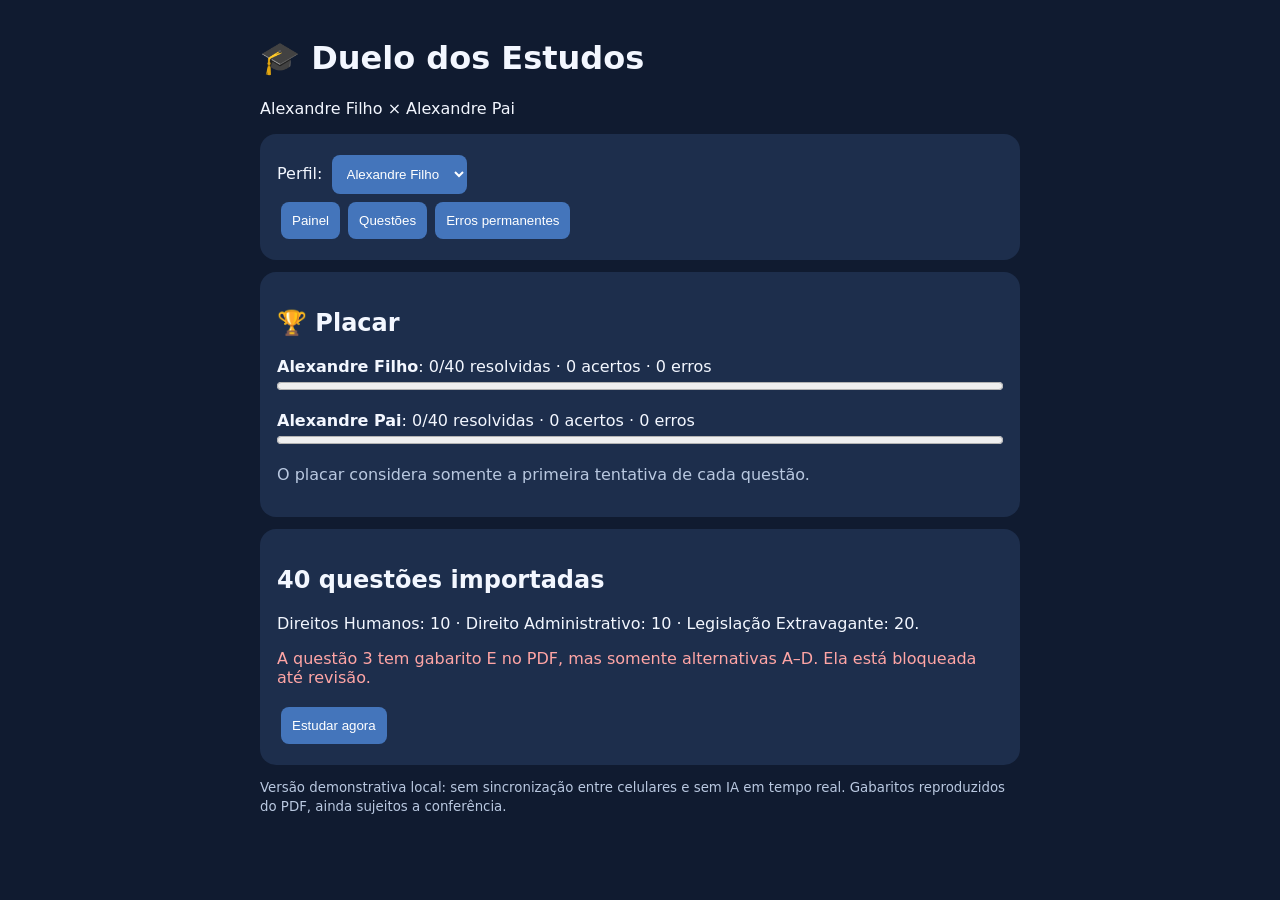
==== duelo-dos-estudos/index.html @ 9b208392 "Adicionar Duelo dos Estudos em pasta independente" ====
<!doctype html><html lang="pt-BR"><head><meta charset="utf-8"><meta name="viewport" content="width=device-width,initial-scale=1"><title>Duelo dos Estudos</title><style>
body{font:16px system-ui;margin:0;background:#101b30;color:#f3f7ff}main{max-width:760px;margin:auto;padding:18px}section{background:#1d2e4c;border-radius:16px;padding:17px;margin:12px 0}button,select{background:#4475bb;color:white;border:0;border-radius:8px;padding:11px;margin:4px;cursor:pointer}button:disabled{opacity:.4}.muted{color:#b9c8e0}.ok{color:#79e0b3}.bad{color:#ffa5a5}label.option{display:block;padding:10px;background:#283d5b;border-radius:8px;margin:7px 0}progress{width:100%}small{color:#b9c8e0}</style></head><body><main><h1>🎓 Duelo dos Estudos</h1><p>Alexandre Filho × Alexandre Pai</p><section>Perfil: <select id="profile"><option value="filho">Alexandre Filho</option><option value="pai">Alexandre Pai</option></select><div><button onclick="tab='home';render()">Painel</button><button onclick="tab='questions';render()">Questões</button><button onclick="tab='errors';render()">Erros permanentes</button></div></section><div id="app"></div><small>Versão demonstrativa local: sem sincronização entre celulares e sem IA em tempo real. Gabaritos reproduzidos do PDF, ainda sujeitos a conferência.</small></main><script>
const questions=[{"id": 1, "subject": "Direitos Humanos", "text": "O Presidente da República celebrou tratado internacional no qual os Estados celebrantes se comprometiam a oferecer condições adequadas, no ambiente prisional, às mulheres grávidas que se encontrassem presas. Esse tratado foi aprovado pelas Casas do Congresso Nacional e regularmente promulgado na ordem jurídica interna. À luz da sistemática constitucional, o tratado internacional assim aprovado é equivalente:", "options": {"A": "ao ato infralegal, pois a sua promulgação na ordem interna se dá por meio de decreto;", "B": "à lei ordinária, pois todo tratado internacional possui essa natureza jurídica;", "C": "ao ato nulo, pois somente o Senado Federal possui competência para aprovar tratado internacional;", "D": "à emenda constitucional, desde que aprovado em dois turnos, por três quintos dos votos dos membros das Casas;", "E": "à lei complementar, desde que aprovado pela maioria absoluta dos membros das Casas."}, "answer": "D", "needs_review": false}, {"id": 2, "subject": "Direitos Humanos", "text": "A respeito da incorporação dos tratados internacionais de direitos humanos, é INCORRETO afirmar:", "options": {"A": "A aprovação pelo Congresso Nacional de um tratado de direitos humanos de acordo com o rito estabelecido no § 3º do art. 5º da Constituição Federal não dispensa a ratificação do tratado.", "B": "Os tratados aprovados pelo Congresso Nacional na forma do art. 5º , § 3º , da Constituição Federal possuem hierarquia e força normativa equivalente às emendas constitucionais.", "C": "Os tratados e convenções internacionais sobre direitos humanos que forem aprovados, em cada Casa do Congresso Nacional, em dois turnos, por três quintos dos votos dos respectivos membros, serão equivalentes às emendas constitucionais.", "D": "Os tratados internacionais que não versam sobre direitos humanos possuem, como regra geral, hierarquia de lei ordinária.", "E": "Os tratados internacionais de direitos humanos dependem de ratificação pelo Brasil, mediante processo de incorporação de atribuição e participação exclusiva do Congresso Nacional."}, "answer": "E", "needs_review": false}, {"id": 3, "subject": "Direitos Humanos", "text": "Assinale a alternativa que contempla um tratado de direitos humanos, incorporado pelo Direito Brasileiro com o status de norma constitucional, que faz parte do que a doutrina chama de Bloco de Constitucionalidade.", "options": {"A": "Pacto Internacional dos Direitos Civis e Políticos.", "B": "Convenção Relativa ao Estatuto dos Refugiados.", "C": "Convenção contra a tortura e outros tratamentos ou penas cruéis, desumanas e degradantes.", "D": "Pacto Internacional dos Direitos Econômicos, Sociais e Culturais."}, "answer": "E", "needs_review": true}, {"id": 4, "subject": "Direitos Humanos", "text": "A respeito dos direitos e garantias fundamentais, é possível afirmar que os tratados e convenções sobre direitos humanos que forem aprovados, em cada casa do Congresso Nacional, em dois turnos, por três quintos dos votos dos respectivos membros, serão equivalentes às (aos):", "options": {"A": "emendas constitucionais.", "B": "leis ordinárias.", "C": "leis complementares.", "D": "decretos legislativos.", "E": "leis delegadas."}, "answer": "A", "needs_review": false}, {"id": 5, "subject": "Direitos Humanos", "text": "De acordo com o art. 5⁰, LXVII, da CRFB/1988, “Não haverá prisão civil por dívida, salvo a do responsável pelo inadimplemento voluntário e inescusável de obrigação alimentar e a do depositário infiel”. A Convenção Americana sobre Direitos Humanos -Pacto de San José da Costa Rica, que proíbe a prisão por dívida decorrente do descumprimento de obrigações contratuais, à qual o Brasil aderiu, foi internalizada com o status de:", "options": {"A": "norma supralegal e infraconstitucional.", "B": "lei complementar.", "C": "norma supraconstitucional.", "D": "norma constitucional.", "E": "lei ordinária."}, "answer": "A", "needs_review": false}, {"id": 6, "subject": "Direitos Humanos", "text": "Considerando a Declaração Universal dos Direitos Humanos (DUDH), é correto afirmar que:", "options": {"A": "A DUDH é de 1969.", "B": "Todo ser humano tem direito à propriedade, apenas em sociedade com outros.", "C": "Ninguém será privado de sua propriedade.", "D": "Ninguém será privado de sua nacionalidade.", "E": "Todo ser humano tem direito a receber dos tribunais nacionais competentes remédio efetivo para os atos que violem os direitos fundamentais que lhe sejam reconhecidos pela constituição ou pela lei."}, "answer": "E", "needs_review": false}, {"id": 7, "subject": "Direitos Humanos", "text": "Considerando a Declaração Universal dos Direitos Humanos (DUDH), assinale a alternativa que completa o trecho a seguir: “Todos são iguais perante a lei e têm direito, sem qualquer distinção, a igual proteção da ______. Todos têm direito a igual proteção contra qualquer discriminação que viole a presente Declaração e contra qualquer incitamento a tal discriminação.”", "options": {"A": "Autoridade Presidencial.", "B": "Organização das Nações Unidas.", "C": "Lei.", "D": "Autoridade Policial.", "E": "Autoridade Judicial."}, "answer": "C", "needs_review": false}, {"id": 8, "subject": "Direitos Humanos", "text": "“Ninguém será arbitrariamente preso, detido ou exilado”, é máxima prevista pelo seguinte documento sobre Direitos Humanos:", "options": {"A": "Carta do Rei João Sem Terra.", "B": "Declaração de Direitos do Homem e do Cidadão.", "C": "Convenção Americana Sobre Direitos Humanos.", "D": "Declaração Universal dos Direitos Humanos.", "E": "Estatuto de Roma do Tribunal Penal Internacional."}, "answer": "D", "needs_review": false}, {"id": 9, "subject": "Direitos Humanos", "text": "Conforme expressa previsão na Declaração Universal dos Direitos Humanos, ninguém:", "options": {"A": "será submetido à tortura.", "B": "será preso, detido ou exilado.", "C": "pode mudar de nacionalidade.", "D": "pode reunir-se sem autorização."}, "answer": "A", "needs_review": false}, {"id": 10, "subject": "Direitos Humanos", "text": "Complete as lacunas, de acordo com a alternativa que reflete o texto da Declaração Universal dos Direitos Humanos: “Artigo I - Todas as pessoas nascem livres e iguais em ________________________. São dotadas de razão e _______________________ e devem agir em relação umas às outras com espírito de ____________________.”", "options": {"A": "Dignidade e direitos – consciência – fraternidade.", "B": "Direitos e deveres – liberdade – solidariedade.", "C": "Direitos e obrigações – convicção – solidariedade.", "D": "Dignidade e obrigações – consciência – harmonia."}, "answer": "A", "needs_review": false}, {"id": 11, "subject": "Direito Administrativo", "text": "A alternativa correta acerca do Direito Administrativo e suas fontes primárias e secundárias é:", "options": {"A": "Como fonte primária do direito temos a jurisprudência, sendo ela um conjunto de decisões, aplicações e interpretações das leis.", "B": "Como fonte primária do direito temos os costumes que norteiam a sociedade e exigem obediência dos administradores aos comandos legais.", "C": "Como fonte primária do direito temos as leis delegadas e as leis ordinárias.", "D": "Como fonte secundária direito temos a doutrina, que por não ter exigência legal, tem pouca utilidade no Direito.", "E": "Como fonte secundária do direito temos as leis complementares e medidas provisórias."}, "answer": "C", "needs_review": false}, {"id": 12, "subject": "Direito Administrativo", "text": "O direito administrativo é um conjunto de normas e princípios que rege a atuação da administração pública. Assinale a opção que indica apenas as fontes do direito administrativo.", "options": {"A": "lei, jurisprudência, normas e regras.", "B": "costumes, regras, jurisprudência e normas.", "C": "jurisprudência, costumes, lei e doutrina.", "D": "normas, lei, doutrina e regras."}, "answer": "C", "needs_review": false}, {"id": 13, "subject": "Direito Administrativo", "text": "A alternativa correta acerca do Direito Administrativo e suas fontes primárias e secundárias é:", "options": {"A": "Como fonte primária do direito temos a jurisprudência, sendo ela um conjunto de decisões, aplicações e interpretações das leis.", "B": "Como fonte primária do direito temos os costumes que norteiam a sociedade e exigem obediência dos administradores aos comandos legais.", "C": "Como fonte primária do direito temos as leis delegadas e as leis ordinárias.", "D": "Como fonte secundária direito temos a doutrina, que por não ter exigência legal, tem pouca utilidade no Direito.", "E": "Como fonte secundária do direito temos as leis complementares e medidas provisórias."}, "answer": "C", "needs_review": false}, {"id": 14, "subject": "Direito Administrativo", "text": "É considerada fonte primária do Direito Administrativo:", "options": {"A": "A lei.", "B": "A doutrina.", "C": "A jurisprudência.", "D": "Os costumes administrativos."}, "answer": "A", "needs_review": false}, {"id": 15, "subject": "Direito Administrativo", "text": "Em relação ao Direito Administrativo, assinale a alternativa correta:", "options": {"A": "Em razão da aplicação do princípio da legalidade, o costume não pode servir como fonte do direito administrativo.", "B": "A doutrina elenca com mutação do direito administrativo somente a constitucionalização e o princípio da juridicidade e a elasticidade do direito administrativo.", "C": "O sistemas administrativos compreendem os mecanismos utilizados pelos diversos países para o controle jurisdicional da atuação administrativa. O Brasil quanto ao referido sistema adotou o sistema de jurisdição uma (unicidade de jurisdição), de origem inglesa e norte-americana, assim confere ao Poder Judiciário a prerrogativa de decidir da maneira definitiva sobre a juridicidade de todos os atos praticados por particulares ou pela Administração Pública.", "D": "O Poder Executivo, ao editar Medidas Provisórias, exerce sua função típica administrativa."}, "answer": "C", "needs_review": false}, {"id": 16, "subject": "Direito Administrativo", "text": "A ciência do Direito é um ramo do conhecimento que estuda, dentre outros temas, as normas obrigatórias que controlam as relações dos indivíduos em uma sociedade. Nesse campo do saber, está compreendido um conjunto harmônico de princípios jurídicos que regem os órgãos públicos, os agentes e as atividades públicas, tendentes a realizar concreta, direta e imediatamente os fins desejados pelo Estado. Esse ramo do direito possui como fonte primária:", "options": {"A": "A lei, entendida em sentido amplo.", "B": "Os costumes, visto que forma a base da moralidade.", "C": "Os deveres morais, que são reflexos dos anseios sociais.", "D": "A jurisprudência, especialmente as súmulas vinculantes.", "E": "A doutrina, quando consagrada pela crítica especializada."}, "answer": "A", "needs_review": false}, {"id": 17, "subject": "Direito Administrativo", "text": "A prefeitura do Município de Caraguatatuba decidiu criar uma entidade administrativa, com personalidade jurídica de direito público, destinada à prestação de serviços médicos e hospitalares para a população. Tendo isso em vista, foi imediatamente editada lei específica, proposta pelo próprio prefeito, criando essa entidade. Diante do exposto, assinale a opção que apresenta a estrutura que se enquadra nessas características.", "options": {"A": "Autarquia.", "B": "Sociedade de Economia Mista.", "C": "Organização Social.", "D": "Empresa Pública.", "E": "Ministério."}, "answer": "A", "needs_review": false}, {"id": 18, "subject": "Direito Administrativo", "text": "Com relação à administração direta e indireta, avalie as afirmativas a seguir e assinale (V) para afirmativa verdadeira e (F) para falsa. ( ) A administração pública indireta é composta por entidades com personalidade jurídica própria como autarquias, fundações públicas, tribunais de contas, câmaras municipais e assembleias legislativas. ( ) A administração pública indireta é formada por entidades com personalidade jurídica própria e autonomia administrativa, financeira e patrimonial, como autarquias e fundações públicas de direito público que são criadas ou autorizadas por lei específica. ( ) Sociedades de economia mista na administração indireta podem explorar atividade econômica sem submissão a controle da administração direta, priorizando regime de direito privado completo para flexibilidade operacional, dispensando fiscalização de finalidade pública. As afirmativas são, respectivamente,", "options": {"A": "F – V – F.", "B": "V – V – F.", "C": "F – V – V.", "D": "F – F – V.", "E": "V – F – V."}, "answer": "A", "needs_review": false}, {"id": 19, "subject": "Direito Administrativo", "text": "Para executar sua atividade administrativa de forma plena, o Estado divide sua atuação em unidades de poder menores e mais especializadas. Assinale a afirmativa correta acerca da diferença principal entre desconcentração e descentralização.", "options": {"A": "A desconcentração cria entidades com personalidade jurídica, enquanto a descentralização cria órgãos sem personalidade jurídica.", "B": "A descentralização cria órgãos subordinados hierarquicamente à Administração Direta, enquanto a desconcentração cria entidades independentes.", "C": "A desconcentração cria órgãos dentro da mesma pessoa jurídica e sem personalidade jurídica, enquanto a descentralização cria entidades com personalidade jurídica própria.", "D": "Tanto a desconcentração quanto a descentralização criam entidades autônomas com personalidade jurídica própria.", "E": "A descentralização não se aplica ao Direito Administrativo, enquanto a desconcentração é seu único modelo de organização."}, "answer": "C", "needs_review": false}, {"id": 20, "subject": "Direito Administrativo", "text": "Para garantir a plena execução de sua atividade administrativa e a prestação eficiente dos serviços públicos à população, o Estado organiza sua atuação em unidades de poder menores e mais especializadas. Assinale a opção que apresenta uma característica da desconcentração.", "options": {"A": "Transferência de competências para entidades dotadas de personalidade jurídica própria, que atuam de maneira independente do poder hierárquico do Estado.", "B": "Descentralização administrativa, em que o Estado delega a execução de políticas públicas a entidades privadas ou entes autônomos.", "C": "Execução direta de políticas públicas pelo Estado, sem subdivisão ou delegação de competências.", "D": "Distribuição de competências dentro da mesma pessoa jurídica por meio da criação de órgãos públicos sem personalidade jurídica própria.", "E": "Extinção de órgãos públicos e concentração de poder na Administração Direta, visando maior eficiência administrativa."}, "answer": "D", "needs_review": false}, {"id": 31, "subject": "Legislação Extravagante", "text": "Configura hipótese de delito de abuso de autoridade:", "options": {"A": "a busca domiciliar iniciada durante o dia que se estenda para depois das 21h;", "B": "proceder à obtenção de prova, em procedimento de investigação, apenas aparentemente lícita;", "C": "proceder à obtenção de prova, em procedimento de fiscalização, apenas aparentemente lícita;", "D": "a investigação preliminar de fato ou o recebimento de notícia de fato de natureza criminal;", "E": "estender injustificadamente a investigação, procrastinando-a em prejuízo do investigado."}, "answer": "E", "needs_review": false}, {"id": 32, "subject": "Legislação Extravagante", "text": "José foi contratado como estagiário, por processo seletivo simplificado, para atuar numa Delegacia de Polícia. Após ter acesso aos autos de certo inquérito policial, divulgou trecho de gravação indevidamente, sem relação com qualquer prova que se pretendia produzir, expondo a intimidade e a vida privada do investigado. Sobre o caso apresentado, analise as afirmativas a seguir. I. José, em razão de ser estagiário, não pode ser sujeito ativo dos crimes previstos na Lei de Abuso de Autoridade. II. José praticou crime previsto na Lei de Abuso de Autoridade, mas, por haver violação de intimidade do investigado, a ação penal será pública condicionada à representação do ofendido. III. As penas previstas na Lei de Abuso de Autoridade podem ser aplicadas a José independentemente das sanções de natureza civil ou administrativa cabíveis. Está correto o que se afirma em", "options": {"A": "I, apenas.", "B": "II, apenas.", "C": "III, apenas.", "D": "II e III, apenas.", "E": "I e II, apenas."}, "answer": "C", "needs_review": false}, {"id": 33, "subject": "Legislação Extravagante", "text": "Diante do que dispõe a Lei nº 13.869/2019, julgue as afirmações abaixo, indicando F, para a que for falsa, e V, para a verdadeira. ( ) As condutas descritas na Lei nº 13.869/2019 constituem crime de abuso de autoridade apenas nas hipóteses em que o agente as pratica por mero capricho ou satisfação pessoal. ( ) Configura crime a conduta do agente público que, por mero capricho ou satisfação pessoal, inovar artificiosamente, no curso de diligência, de investigação ou de processo, o estado de lugar, de coisa ou de pessoa, com o fim de eximir-se de responsabilidade ou de responsabilizar criminalmente alguém ou agravar-lhe a responsabilidade. ( ) Comete crime o agente público que, por satisfação pessoal, mantém presos de ambos os sexos na mesma cela ou espaço de confinamento. ( ) Incorre na prática de crime o agente público que, com a finalidade específica de beneficiar a terceiro, constrange, sob violência ou grave ameaça, funcionário ou empregado de instituição hospitalar pública ou privada a admitir para tratamento pessoa cujo óbito já tenha ocorrido, com o fim de alterar local ou momento de crime, prejudicando sua apuração. ( ) É sujeito ativo do crime de abuso de autoridade qualquer agente público, mas desde que seja servidor. A sequência correta de preenchimento dos parênteses, de cima para baixo, é:", "options": {"A": "F, V, F, V e F.", "B": "F, V, V, V e F.", "C": "V, F, V, V e F.", "D": "V, F, F, F e V.", "E": "F, F, V, V e V."}, "answer": "B", "needs_review": false}, {"id": 34, "subject": "Legislação Extravagante", "text": "De acordo com a Lei nº 13.869/2019, que versa sobre o abuso de autoridade, a sentença penal que reconhecer ter sido o ato praticado em estado de necessidade, em legítima defesa, em estrito cumprimento de dever legal ou no exercício regular de direito, em âmbito cível assim como no administrativo-disciplinar,", "options": {"A": "não faz coisa julgada no âmbito administrativo-disciplinar, mas faz coisa Julgada no âmbito cível; assim, deve-se prosseguir com a instrução do processo administrativo-disciplinar.", "B": "faz coisa julgada no âmbito administrativo-disciplinar, a sentença que reconhecer ter sido o ato praticado em legítima defesa, mas não em estrito cumprimento de dever legal ou no exercício regular de direito, mas não faz coisa julgada no âmbito cível.", "C": "faz coisa julgada.", "D": "não faz coisa julgada no âmbito cível e administrativo-disciplinar, pois são independentes; assim, deve se prosseguir com a instrução de ambos os processos.", "E": "não faz coisa julgada no âmbito cível, mas faz coisa Julgada no âmbito administrativo-disciplinar; assim, deve-se prosseguir com a instrução do processo cível."}, "answer": "C", "needs_review": false}, {"id": 35, "subject": "Legislação Extravagante", "text": "A Lei 13.869/2019 é relativa ao crime de Abuso de Autoridade. É sujeito ativo do crime de abuso de autoridade qualquer agente público, servidor ou não, da administração direta, indireta ou fundacional de qualquer dos Poderes da União, dos Estados, do Distrito Federal, dos Municípios e de Território, compreendendo, mas não se limitando aos servidores abaixo informados, exceto:", "options": {"A": "servidores públicos e militares ou pessoas a eles equiparadas;", "B": "membros do Poder Legislativo;", "C": "membros do Poder Executivo;", "D": "os prestadores de serviços notariais e de registro, particulares em colaboração com o Poder Público, por delegação;", "E": "membros do Poder Judiciário;"}, "answer": "D", "needs_review": false}, {"id": 36, "subject": "Legislação Extravagante", "text": "De acordo com a Lei 8069, de 13 de julho de 1990, que institui o Estatuto da Criança e do Adolescente, considera se criança a pessoa até 12 anos de idade incompletos, e adolescente aquela entre 12 e 18 anos de idade. Contudo, nos casos expressos em lei, aplica-se excepcionalmente este Estatuto às pessoas entre:", "options": {"A": "16 e 24 anos de idade.", "B": "16 e 25 anos de idade.", "C": "17 e 24 anos de idade.", "D": "18 e 24 anos de idade.", "E": "18 e 21 anos de idade."}, "answer": "E", "needs_review": false}, {"id": 37, "subject": "Legislação Extravagante", "text": "Todos os direitos e garantias previstos no ECA (Estatuto da Criança e do Adolescente) são direitos humanos, é dever da família, do poder público e da sociedade zelar pela proteção e pelo desenvolvimento pleno de crianças, adolescentes e jovens em qualquer lugar do Brasil. O artigo 53 do ECA, trata do direito à educação, sendo direito fundamental de crianças e adolescentes. Analise as alternativas e marque aquela que corresponde ao direito à educação, assegurado no artigo 53 previstos no ECA.", "options": {"A": "A Lei 8.069/90 passa a vigorar com as seguintes alterações: as crianças e adolescentes podem ser educadas e cuidadas, com uso de castigos físicos e degradantes, como forma de correção, disciplina e educação.", "B": "É direito do adolescente, trabalhar como aprendiz, no turno noturno, realizado entre as vinte e duas horas de um dia e as cinco horas do dia seguinte", "C": "Todas as crianças e adolescentes têm direito de participar da elaboração e definição da proposta curricular do estado e dos municípios.", "D": "Acesso à escola pública e gratuita, próxima de sua residência, garantindo-se vagas no mesmo estabelecimento a irmãos que frequentem a mesma etapa ou ciclo de ensino da educação básica."}, "answer": "D", "needs_review": false}, {"id": 38, "subject": "Legislação Extravagante", "text": "Sobre a privação de liberdade na adolescência, considerado o ECA (Lei n.º 8.069/1990), é correto afirmar, EXCETO:", "options": {"A": "A apreensão de qualquer adolescente e o local onde se encontra recolhido serão imediatamente comunicados à autoridade judiciária competente e à família do apreendido ou à pessoa por ele indicada.", "B": "O adolescente tem direito à identificação dos responsáveis pela sua apreensão, devendo ser informado acerca de seus direitos.", "C": "A internação do adolescente, antes da sentença, pode ser determinada pelo prazo máximo de quarenta e cinco dias.", "D": "Nenhum adolescente será privado de sua liberdade.", "E": "Para efeito de confrontação, havendo dúvida fundada, o adolescente civilmente identificado será submetido a identificação compulsória pelos órgãos policiais, de proteção e judiciais."}, "answer": "D", "needs_review": false}, {"id": 39, "subject": "Legislação Extravagante", "text": "Não é proibido vender para a criança ou adolescente:", "options": {"A": "Armas, munições e explosivos.", "B": "Bebidas alcoólicas.", "C": "Estalinhos.", "D": "Revistas e publicações contendo material impróprio ou inadequado a crianças e adolescentes"}, "answer": "C", "needs_review": false}, {"id": 40, "subject": "Legislação Extravagante", "text": "Sobre a Lei nº 8.089, de 13 de julho de 1990, que dispõe sobre o Estatuto da Criança e do Adolescente, é CORRETO afirmar que se considera criança, para os efeitos dessa Lei,", "options": {"A": "a pessoa até doze anos de idade incompletos, e adolescente aquela entre doze e dezoito anos de idade.", "B": "a pessoa até dez anos de idade, e adolescentes aquela entre onze e dezesseis anos de idade.", "C": "a pessoa até doze anos de idade, e adolescentes aquela entre onze e dezesseis anos de idade.", "D": "a pessoa até onze anos de idade incompletos e adolescentes aquela entre doze e dezenove anos de idade.", "E": "a pessoa até doze anos de idade completos, e adolescentes aquela entre doze e dezenove anos de idade."}, "answer": "A", "needs_review": false}, {"id": 41, "subject": "Legislação Extravagante", "text": "Dentre as formas de violência doméstica e familiar contra a mulher, expressamente previstas na Lei nº 11.340/06, NÃO figura a violência", "options": {"A": "psicológica.", "B": "patrimonial.", "C": "moral.", "D": "endêmica.", "E": "sexual."}, "answer": "D", "needs_review": false}, {"id": 42, "subject": "Legislação Extravagante", "text": "Segundo a Lei Maria da Penha, configura-se violência doméstica e familiar contra a mulher, qualquer ação ou omissão que lhe cause morte, lesão, sofrimento físico, sexual ou psicológico, dano moral ou patrimonial. Uma das medidas que o juiz poderá determinar para proteger os bens patrimoniais da sociedade conjugal ou de propriedade particular da mulher é", "options": {"A": "restituição à ofendida dos bens devidamente subtraídos pelo agressor.", "B": "proibição por tempo indeterminado para a celebração de atos e contratos de compra, venda e locação de propriedade em comum.", "C": "suspensão das procurações conferidas pela ofendida ao agressor.", "D": "prestação de caução provisória, mediante depósito em conta corrente por perdas e danos materiais decorrentes da prática de violência contra a ofendida.", "E": "determinação da permanência da ofendida no lar, sem prejuízo dos direitos relativos a bens, guarda dos filhos e alimento."}, "answer": "C", "needs_review": false}, {"id": 43, "subject": "Legislação Extravagante", "text": "São medidas protetivas de urgência (i) expressamente previstas na Lei nº 11.340/06 em favor da mulher vítima de violência doméstica e (ii) que obrigam o agressor, EXCETO:", "options": {"A": "prestação de alimentos provisionais ou provisórios;", "B": "suspensão da posse ou restrição do porte de armas;", "C": "restrição ou suspensão de visitas aos dependentes menores;", "D": "proibição de contato com a ofendida, seus familiares e testemunhas por qualquer meio de comunicação;", "E": "comparecimento pessoal e obrigatório a juízo, mensalmente, para informar e justificar suas atividades."}, "answer": "E", "needs_review": false}, {"id": 44, "subject": "Legislação Extravagante", "text": "No caso da Lei Maria da Penha, é correto dizer que", "options": {"A": "para sua aplicação deve estar configurada uma condição de subjugação da mulher vitimizada ao homem.", "B": "a jurisprudência tem se consolidado no sentido de estender a aplicação dessa lei às relações homoafetivas.", "C": "de acordo com essa Lei, medidas protetivas serão concedidas mediante registro de boletim de ocorrência em Delegacia da Mulher", "D": "essa Lei não se aplica a relações familiares não conjugais, como no caso de relacionamentos mãe-filho."}, "answer": "B", "needs_review": false}, {"id": 45, "subject": "Legislação Extravagante", "text": "São exemplos de medidas protetivas elencadas pela Lei Maria da Penha:", "options": {"A": "Restrição do porte de armas e afastamento do lar.", "B": "Sujeição a acompanhamento profissional visando à aproximação entre o acusado e a ofendida, seus familiares e testemunhas.", "C": "Garantia de visitas do agressor aos dependentes menores.", "D": "Comparecimento da ofendida e do agressor em programas de reeducação.", "E": "Concessão de auxílio-aluguel ao agressor, se carente financeiramente."}, "answer": "A", "needs_review": false}, {"id": 46, "subject": "Legislação Extravagante", "text": "A proteção dos direitos das mulheres brasileiras tem como importante marco a Lei Maria da Penha, que cria mecanismos para coibir violências dos mais diversos tipos contra as mulheres. Sobre a Lei Maria da Penha, assinale a alternativa correta.", "options": {"A": "Embora seja passível de ocorrer em situações reais, a Lei Maria da Penha optou por não tratar de violência psicológica, por ser de definição subjetiva.", "B": "Para que se configure a violência doméstica e familiar contra a mulher, é necessário que o autor seja do sexo masculino e que o ato de agressão ocorra dentro da residência em que os dois habitam.", "C": "Caso a vítima de violência doméstica e familiar seja servidora pública, para preservar sua integridade física e psicológica, o juiz lhe assegurará acesso prioritário à remoção.", "D": "A Lei Maria da Penha não prevê a implementação de atendimento policial especializado para as mulheres, tampouco a criação de Delegacias de Atendimento à Mulher."}, "answer": "C", "needs_review": false}, {"id": 47, "subject": "Legislação Extravagante", "text": "Conforme a Lei Maria da Penha, assinale a alternativa correta.", "options": {"A": "As medidas protetivas de urgência vigorarão enquanto persistir risco à integridade física, psicológica, sexual, patrimonial ou moral da ofendida ou de seus dependentes.", "B": "As medidas protetivas de urgência vigorarão apenas por 30 dias, prorrogáveis por igual período, para os casos de risco à integridade psicológica.", "C": "As medidas protetivas de urgência vigorarão apenas por 30 dias, não prorrogáveis por igual período, para os casos de risco à integridade patrimonial.", "D": "As medidas protetivas de urgência vigorarão enquanto persistir risco à integridade física, psicológica, sexual, patrimonial ou moral da ofendida e por 24h para seus dependentes.", "E": "As medidas protetivas de urgência vigorarão enquanto persistir risco e houver a concordância do agressor por escrito."}, "answer": "A", "needs_review": false}, {"id": 48, "subject": "Legislação Extravagante", "text": "Sobre a “Lei Maria da Penha”, assinale a alternativa INCORRETA.", "options": {"A": "A assistência à mulher em situação de violência doméstica e familiar será prestada de forma articulada e conforme os princípios e as diretrizes previstos na Lei Orgânica da Assistência Social, no Sistema Único de Saúde, no Sistema Único de Segurança Pública, entre outras normas e políticas públicas de proteção e emergencialmente quando for o caso.", "B": "O juiz determinará, por prazo indeterminado, a inclusão da mulher em situação de violência doméstica e familiar no cadastro de programas assistenciais do governo federal, estadual e municipal.", "C": "O juiz assegurará à mulher em situação de violência doméstica e familiar, para preservar sua integridade física e psicológica, a manutenção do vínculo trabalhista, e, quando necessário, o afastamento do local de trabalho, por até 6 meses.", "D": "A assistência à mulher em situação de violência doméstica e familiar compreenderá o acesso aos benefícios decorrentes do desenvolvimento científico e tecnológico, incluindo os serviços de contracepção de emergência, a profilaxia das Doenças Sexualmente Transmissíveis (DST) e da Síndrome da Imunodeficiência Adquirida (AIDS) e outros procedimentos médicos necessários e cabíveis nos casos de violência sexual.", "E": "A política pública que visa coibir a violência doméstica e familiar contra a mulher far se-á por meio de um conjunto articulado de ações da União, dos Estados, do Distrito Federal e dos Municípios e de ações não governamentais, tendo por diretrizes, dentre outras, o respeito, nos meios de comunicação social, aos valores éticos e sociais da pessoa e da família, de forma a coibir os papéis estereotipados, que legitimem ou exacerbem a violência doméstica e familiar."}, "answer": "B", "needs_review": false}, {"id": 49, "subject": "Legislação Extravagante", "text": "Suponha que o agente X foi flagrado por guardas municipais durante patrulhamento de rotina próximo a uma escola municipal. Ele trazia consigo 100 (cem) porções de substância esverdeada semelhante à maconha. Indagado, o agente permaneceu calado. Os guardas então conduziram o agente à presença do delegado de polícia, que determinou a apreensão das substâncias e a realização de exame pericial. Posteriormente ficou constatado pela perícia ser aquela substância tetra hidrocanabinol (THC), conhecida como maconha, substância proibida segundo lista da Anvisa (Portaria/SVS/MS 344). Diante dessa situação, é possível afirmar que o agente X responde pelo crime de:", "options": {"A": "roubo.", "B": "epidemia.", "C": "estelionato.", "D": "tráfico de drogas.", "E": "omissão de notificação de doença."}, "answer": "D", "needs_review": false}, {"id": 50, "subject": "Legislação Extravagante", "text": "Epitácio, brasileiro naturalizado, cometera crime de tráfico ilícito de drogas, na Itália, antes de sua naturalização. Considerando que: 1) A Itália requereu sua extradição ao Brasil; 2) Epitácio casou-se com uma brasileira nata e deste relacionamento adveio um filho, assinale a alternativa correta.", "options": {"A": "Configura o caso hipótese de deportação. Diferentemente da extradição e da expulsão, a deportação é a entrega por um Estado a outro, a requerimento deste, de pessoa que nele deva respondera processo penal ou cumprir pena.", "B": "A CRFB/88 veda expressamente a extradição de brasileiro naturalizado em caso de crime comum praticado antes da naturalização, ou de comprovado envolvimento em tráfico ilícito de drogas.", "C": "O STF, em reiteradas decisões, decidiu que s constituição de filho brasileiro impede a extradição, em observância ao princípio do melhor interesse do menor.", "D": "A hipótese narrada, no caso em tela, é de expulsão, tendo em vista que a CRFB/88 não permite que brasileiro naturalizado tenha cometido crime, por se tornar nocivo à conveniência e aos interesses nacionais.", "E": "Epitácio poderá ser extraditado, tendo em vista que não impede a extradição a circunstância de ser o extraditado casado com brasileira ou ter filho brasileiro."}, "answer": "E", "needs_review": false}];
let tab='home',subject='Todas',current=1,choice=null,feedback=false;
const profile=document.getElementById('profile'),app=document.getElementById('app');profile.onchange=()=>{feedback=false;render()};
function get(){try{return JSON.parse(localStorage.getItem('duelo-simulado-v1'))||{filho:[],pai:[]}}catch{return {filho:[],pai:[]}}}
function put(x){localStorage.setItem('duelo-simulado-v1',JSON.stringify(x))}
function history(id,p=profile.value){return get()[p].filter(a=>a.id===id)}
function stat(p){const a=get()[p],first=a.filter((x,i)=>a.findIndex(y=>y.id===x.id)===i);return {total:first.length,correct:first.filter(x=>x.correct).length,wrong:first.filter(x=>!x.correct).length}}
function openQ(id){current=id;choice=null;feedback=false;tab='questions';render()}
function submit(){let q=questions.find(x=>x.id===current);if(!q||q.needs_review||choice===null)return;let data=get();data[profile.value].push({id:q.id,selected:choice,correct:choice===q.answer,at:new Date().toISOString()});put(data);feedback=true;choice=null;render()}
function esc(s){return String(s).replaceAll('&','&amp;').replaceAll('<','&lt;').replaceAll('>','&gt;').replaceAll('"','&quot;')}
function render(){
if(tab==='home'){app.innerHTML='<section><h2>🏆 Placar</h2>'+['filho','pai'].map(p=>{let s=stat(p);return '<p><b>Alexandre '+(p==='filho'?'Filho':'Pai')+'</b>: '+s.total+'/40 resolvidas · '+s.correct+' acertos · '+s.wrong+' erros<br><progress max="40" value="'+s.total+'"></progress></p>'}).join('')+'<p class="muted">O placar considera somente a primeira tentativa de cada questão.</p></section><section><h2>40 questões importadas</h2><p>Direitos Humanos: 10 · Direito Administrativo: 10 · Legislação Extravagante: 20.</p><p class="bad">A questão 3 tem gabarito E no PDF, mas somente alternativas A–D. Ela está bloqueada até revisão.</p><button onclick="tab=\'questions\';render()">Estudar agora</button></section>';return}
if(tab==='errors'){let q=questions.filter(q=>history(q.id).some(a=>!a.correct));app.innerHTML='<section><h2>📕 Caderno de erros</h2><p>Os erros permanecem, mesmo depois de uma resposta correta.</p>'+(q.length?q.map(x=>'<section><b>Questão '+x.id+' · '+x.subject+'</b><p class="bad">'+history(x.id).filter(a=>!a.correct).length+' erro(s)</p><p class="ok">'+history(x.id).filter(a=>a.correct).length+' acerto(s)</p><button onclick="openQ('+x.id+')">Refazer questão</button></section>').join(''):'<p>Nenhum erro registrado.</p>')+'</section>';return}
let q=questions.find(x=>x.id===current),last=history(q.id).at(-1);
app.innerHTML='<section><label>Matéria: <select id="subject" onchange="subject=this.value;current=questions.find(q=>subject===\'Todas\'||q.subject===subject).id;feedback=false;render()">'+['Todas','Direitos Humanos','Direito Administrativo','Legislação Extravagante'].map(s=>'<option '+(subject===s?'selected':'')+'>'+s+'</option>').join('')+'</select></label><p>'+questions.filter(x=>subject==='Todas'||x.subject===subject).map(x=>'<button onclick="openQ('+x.id+')">'+x.id+'</button>').join('')+'</p></section><section><h2>Questão '+q.id+'</h2><p class="muted">'+q.subject+'</p><p>'+esc(q.text)+'</p>'+Object.entries(q.options).map(([k,v])=>'<label class="option"><input type="radio" name="a" onchange="choice=\''+k+'\'"> '+k+') '+esc(v)+'</label>').join('')+(q.needs_review?'<p class="bad">Questão bloqueada: gabarito incompatível com as alternativas do arquivo.</p>':'<button onclick="submit()">Corrigir e registrar</button>')+(feedback&&last?'<section><b class="'+(last.correct?'ok':'bad')+'">'+(last.correct?'Acertou!':'Errou!')+'</b><p>Gabarito informado no PDF: '+q.answer+'</p><p>Explicação detalhada e questões alternativas serão adicionadas após conferência do conteúdo.</p></section>':'')+'<p class="muted">Histórico: '+history(q.id).filter(a=>!a.correct).length+' erro(s), '+history(q.id).filter(a=>a.correct).length+' acerto(s).</p></section>';
}
render();
</script></body></html>
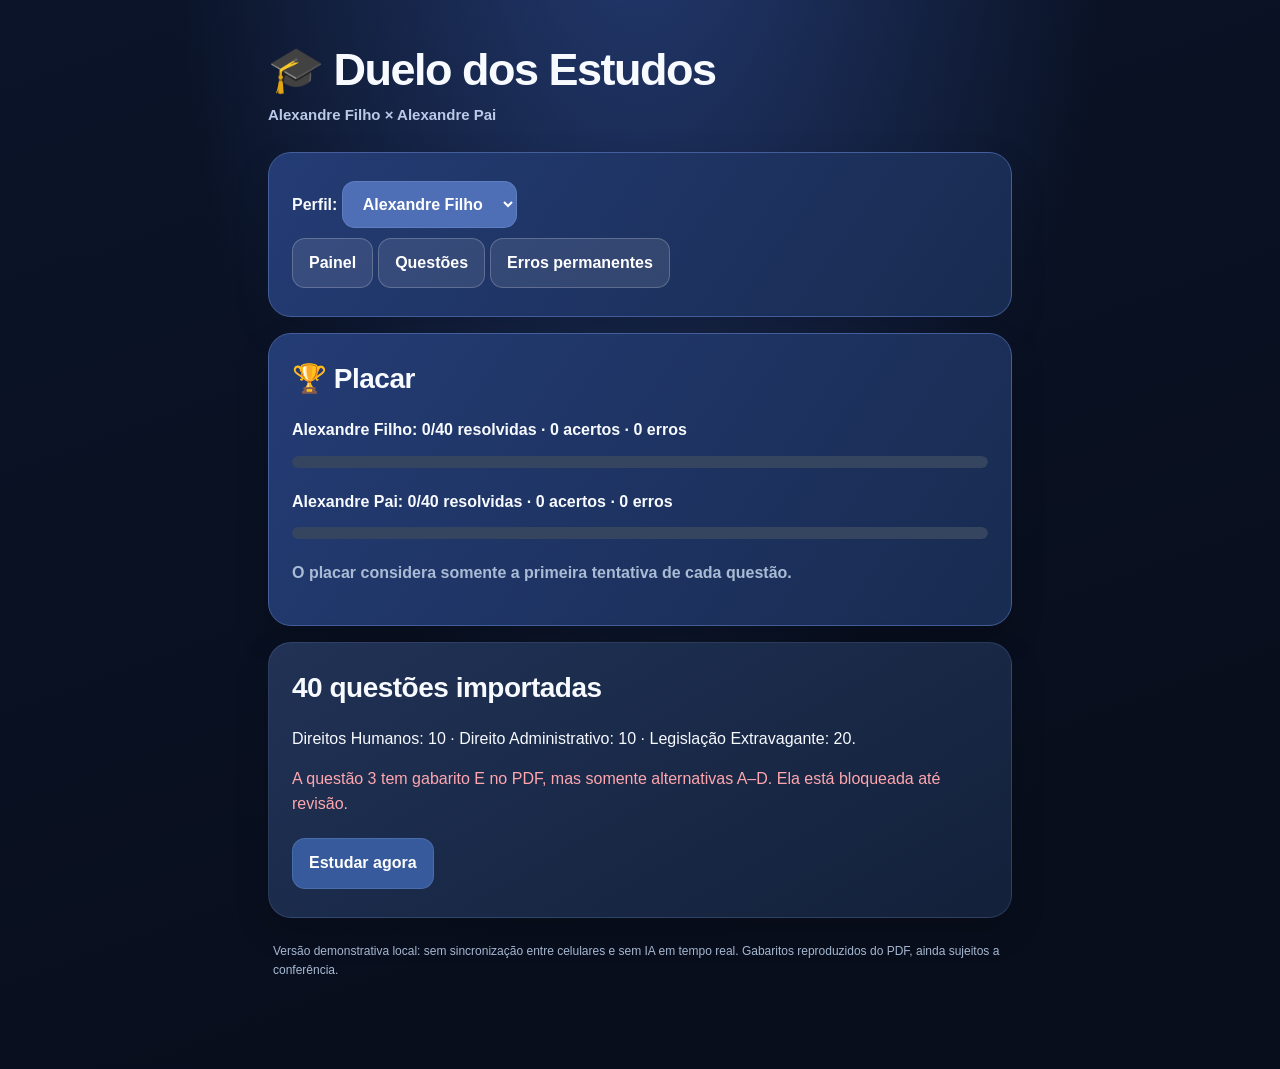
==== commit ca887b09: "Moderniza interface responsiva do Duelo dos Estudos" ====
--- a/duelo-dos-estudos/index.html
+++ b/duelo-dos-estudos/index.html
@@ -1,5 +1,25 @@
 <!doctype html><html lang="pt-BR"><head><meta charset="utf-8"><meta name="viewport" content="width=device-width,initial-scale=1"><title>Duelo dos Estudos</title><style>
-body{font:16px system-ui;margin:0;background:#101b30;color:#f3f7ff}main{max-width:760px;margin:auto;padding:18px}section{background:#1d2e4c;border-radius:16px;padding:17px;margin:12px 0}button,select{background:#4475bb;color:white;border:0;border-radius:8px;padding:11px;margin:4px;cursor:pointer}button:disabled{opacity:.4}.muted{color:#b9c8e0}.ok{color:#79e0b3}.bad{color:#ffa5a5}label.option{display:block;padding:10px;background:#283d5b;border-radius:8px;margin:7px 0}progress{width:100%}small{color:#b9c8e0}</style></head><body><main><h1>🎓 Duelo dos Estudos</h1><p>Alexandre Filho × Alexandre Pai</p><section>Perfil: <select id="profile"><option value="filho">Alexandre Filho</option><option value="pai">Alexandre Pai</option></select><div><button onclick="tab='home';render()">Painel</button><button onclick="tab='questions';render()">Questões</button><button onclick="tab='errors';render()">Erros permanentes</button></div></section><div id="app"></div><small>Versão demonstrativa local: sem sincronização entre celulares e sem IA em tempo real. Gabaritos reproduzidos do PDF, ainda sujeitos a conferência.</small></main><script>
+:root{color-scheme:dark;--bg:#080f20;--panel:#14233e;--edge:#304465;--text:#f7faff;--sub:#a9bbd5;--accent:#6d8dff}
+*{box-sizing:border-box}body{margin:0;min-height:100vh;background:radial-gradient(ellipse at 50% -15%,#243b72 0%,transparent 52%),linear-gradient(160deg,#0b1429,#080e1c 80%);color:var(--text);font:16px/1.55 -apple-system,BlinkMacSystemFont,"Segoe UI",sans-serif}
+main{max-width:780px;margin:auto;padding:30px 18px 65px}
+h1{font-size:clamp(30px,6vw,45px);letter-spacing:-1.5px;line-height:1.12;margin:15px 0 8px;font-weight:850}
+main>p{margin:0 0 25px;color:#bac9e8;font-weight:600;font-size:15px}
+section{position:relative;background:linear-gradient(150deg,rgba(34,52,88,.96),rgba(19,33,59,.98));border:1px solid rgba(160,185,255,.15);border-radius:23px;padding:23px;margin:16px 0;box-shadow:0 14px 35px rgba(0,0,0,.16)}
+section:first-of-type{background:linear-gradient(125deg,#243c75,#182b50);border-color:#435e9b;font-weight:700}
+section h2,section h3{margin:0 0 17px;font-size:clamp(21px,4vw,28px);letter-spacing:-.5px}
+button,select{font:inherit;background:#365a9b;color:#fff;border:1px solid rgba(179,204,255,.15);border-radius:13px;padding:12px 16px;margin:5px 5px 5px 0;cursor:pointer;transition:background .15s,transform .15s;max-width:100%}
+button{font-weight:700}button:hover{background:#5076c7}button:active{transform:scale(.98)}button:focus-visible,select:focus-visible,input:focus-visible{outline:3px solid #9eb7ff;outline-offset:3px}
+section:first-of-type button{background:#ffffff19;border:1px solid #ffffff35}section:first-of-type button:hover{background:#ffffff35}
+select{background:#4e6fb5;min-height:47px;font-weight:650}
+button:disabled{opacity:.4;cursor:not-allowed}.muted,small{color:var(--sub)}.ok{color:#70e7b5}.bad{color:#ffa6ae}
+label.option{display:block;padding:15px 17px;background:#1c3051;border:1px solid #344b70;border-radius:14px;margin:10px 0;line-height:1.5;cursor:pointer}
+label.option:has(input:checked){background:#29457a;border-color:#8aa8ff}
+input[type=radio]{accent-color:#89a9ff;transform:scale(1.2);margin-right:8px}
+progress{display:block;width:100%;height:12px;margin:13px 0 22px;accent-color:#84a5ff;border-radius:20px;overflow:hidden}
+progress::-webkit-progress-bar{background:#35445f;border-radius:20px}progress::-webkit-progress-value{background:linear-gradient(90deg,#6989ff,#66dbdf);border-radius:20px}
+small{display:block;margin:24px 5px;font-size:12px;line-height:1.6}
+@media(max-width:480px){main{padding:23px 14px 50px}section{padding:19px 17px;border-radius:20px}section:first-of-type>div{display:flex;flex-wrap:wrap;gap:5px;margin-top:12px}section:first-of-type button{margin:2px;font-size:13px;padding:10px 12px}select{margin:8px 0 0;width:min(100%,245px)}h1{font-size:33px}}
+</style></head><body><main><h1>🎓 Duelo dos Estudos</h1><p>Alexandre Filho × Alexandre Pai</p><section>Perfil: <select id="profile"><option value="filho">Alexandre Filho</option><option value="pai">Alexandre Pai</option></select><div><button onclick="tab='home';render()">Painel</button><button onclick="tab='questions';render()">Questões</button><button onclick="tab='errors';render()">Erros permanentes</button></div></section><div id="app"></div><small>Versão demonstrativa local: sem sincronização entre celulares e sem IA em tempo real. Gabaritos reproduzidos do PDF, ainda sujeitos a conferência.</small></main><script>
 const questions=[{"id": 1, "subject": "Direitos Humanos", "text": "O Presidente da República celebrou tratado internacional no qual os Estados celebrantes se comprometiam a oferecer condições adequadas, no ambiente prisional, às mulheres grávidas que se encontrassem presas. Esse tratado foi aprovado pelas Casas do Congresso Nacional e regularmente promulgado na ordem jurídica interna. À luz da sistemática constitucional, o tratado internacional assim aprovado é equivalente:", "options": {"A": "ao ato infralegal, pois a sua promulgação na ordem interna se dá por meio de decreto;", "B": "à lei ordinária, pois todo tratado internacional possui essa natureza jurídica;", "C": "ao ato nulo, pois somente o Senado Federal possui competência para aprovar tratado internacional;", "D": "à emenda constitucional, desde que aprovado em dois turnos, por três quintos dos votos dos membros das Casas;", "E": "à lei complementar, desde que aprovado pela maioria absoluta dos membros das Casas."}, "answer": "D", "needs_review": false}, {"id": 2, "subject": "Direitos Humanos", "text": "A respeito da incorporação dos tratados internacionais de direitos humanos, é INCORRETO afirmar:", "options": {"A": "A aprovação pelo Congresso Nacional de um tratado de direitos humanos de acordo com o rito estabelecido no § 3º do art. 5º da Constituição Federal não dispensa a ratificação do tratado.", "B": "Os tratados aprovados pelo Congresso Nacional na forma do art. 5º , § 3º , da Constituição Federal possuem hierarquia e força normativa equivalente às emendas constitucionais.", "C": "Os tratados e convenções internacionais sobre direitos humanos que forem aprovados, em cada Casa do Congresso Nacional, em dois turnos, por três quintos dos votos dos respectivos membros, serão equivalentes às emendas constitucionais.", "D": "Os tratados internacionais que não versam sobre direitos humanos possuem, como regra geral, hierarquia de lei ordinária.", "E": "Os tratados internacionais de direitos humanos dependem de ratificação pelo Brasil, mediante processo de incorporação de atribuição e participação exclusiva do Congresso Nacional."}, "answer": "E", "needs_review": false}, {"id": 3, "subject": "Direitos Humanos", "text": "Assinale a alternativa que contempla um tratado de direitos humanos, incorporado pelo Direito Brasileiro com o status de norma constitucional, que faz parte do que a doutrina chama de Bloco de Constitucionalidade.", "options": {"A": "Pacto Internacional dos Direitos Civis e Políticos.", "B": "Convenção Relativa ao Estatuto dos Refugiados.", "C": "Convenção contra a tortura e outros tratamentos ou penas cruéis, desumanas e degradantes.", "D": "Pacto Internacional dos Direitos Econômicos, Sociais e Culturais."}, "answer": "E", "needs_review": true}, {"id": 4, "subject": "Direitos Humanos", "text": "A respeito dos direitos e garantias fundamentais, é possível afirmar que os tratados e convenções sobre direitos humanos que forem aprovados, em cada casa do Congresso Nacional, em dois turnos, por três quintos dos votos dos respectivos membros, serão equivalentes às (aos):", "options": {"A": "emendas constitucionais.", "B": "leis ordinárias.", "C": "leis complementares.", "D": "decretos legislativos.", "E": "leis delegadas."}, "answer": "A", "needs_review": false}, {"id": 5, "subject": "Direitos Humanos", "text": "De acordo com o art. 5⁰, LXVII, da CRFB/1988, “Não haverá prisão civil por dívida, salvo a do responsável pelo inadimplemento voluntário e inescusável de obrigação alimentar e a do depositário infiel”. A Convenção Americana sobre Direitos Humanos -Pacto de San José da Costa Rica, que proíbe a prisão por dívida decorrente do descumprimento de obrigações contratuais, à qual o Brasil aderiu, foi internalizada com o status de:", "options": {"A": "norma supralegal e infraconstitucional.", "B": "lei complementar.", "C": "norma supraconstitucional.", "D": "norma constitucional.", "E": "lei ordinária."}, "answer": "A", "needs_review": false}, {"id": 6, "subject": "Direitos Humanos", "text": "Considerando a Declaração Universal dos Direitos Humanos (DUDH), é correto afirmar que:", "options": {"A": "A DUDH é de 1969.", "B": "Todo ser humano tem direito à propriedade, apenas em sociedade com outros.", "C": "Ninguém será privado de sua propriedade.", "D": "Ninguém será privado de sua nacionalidade.", "E": "Todo ser humano tem direito a receber dos tribunais nacionais competentes remédio efetivo para os atos que violem os direitos fundamentais que lhe sejam reconhecidos pela constituição ou pela lei."}, "answer": "E", "needs_review": false}, {"id": 7, "subject": "Direitos Humanos", "text": "Considerando a Declaração Universal dos Direitos Humanos (DUDH), assinale a alternativa que completa o trecho a seguir: “Todos são iguais perante a lei e têm direito, sem qualquer distinção, a igual proteção da ______. Todos têm direito a igual proteção contra qualquer discriminação que viole a presente Declaração e contra qualquer incitamento a tal discriminação.”", "options": {"A": "Autoridade Presidencial.", "B": "Organização das Nações Unidas.", "C": "Lei.", "D": "Autoridade Policial.", "E": "Autoridade Judicial."}, "answer": "C", "needs_review": false}, {"id": 8, "subject": "Direitos Humanos", "text": "“Ninguém será arbitrariamente preso, detido ou exilado”, é máxima prevista pelo seguinte documento sobre Direitos Humanos:", "options": {"A": "Carta do Rei João Sem Terra.", "B": "Declaração de Direitos do Homem e do Cidadão.", "C": "Convenção Americana Sobre Direitos Humanos.", "D": "Declaração Universal dos Direitos Humanos.", "E": "Estatuto de Roma do Tribunal Penal Internacional."}, "answer": "D", "needs_review": false}, {"id": 9, "subject": "Direitos Humanos", "text": "Conforme expressa previsão na Declaração Universal dos Direitos Humanos, ninguém:", "options": {"A": "será submetido à tortura.", "B": "será preso, detido ou exilado.", "C": "pode mudar de nacionalidade.", "D": "pode reunir-se sem autorização."}, "answer": "A", "needs_review": false}, {"id": 10, "subject": "Direitos Humanos", "text": "Complete as lacunas, de acordo com a alternativa que reflete o texto da Declaração Universal dos Direitos Humanos: “Artigo I - Todas as pessoas nascem livres e iguais em ________________________. São dotadas de razão e _______________________ e devem agir em relação umas às outras com espírito de ____________________.”", "options": {"A": "Dignidade e direitos – consciência – fraternidade.", "B": "Direitos e deveres – liberdade – solidariedade.", "C": "Direitos e obrigações – convicção – solidariedade.", "D": "Dignidade e obrigações – consciência – harmonia."}, "answer": "A", "needs_review": false}, {"id": 11, "subject": "Direito Administrativo", "text": "A alternativa correta acerca do Direito Administrativo e suas fontes primárias e secundárias é:", "options": {"A": "Como fonte primária do direito temos a jurisprudência, sendo ela um conjunto de decisões, aplicações e interpretações das leis.", "B": "Como fonte primária do direito temos os costumes que norteiam a sociedade e exigem obediência dos administradores aos comandos legais.", "C": "Como fonte primária do direito temos as leis delegadas e as leis ordinárias.", "D": "Como fonte secundária direito temos a doutrina, que por não ter exigência legal, tem pouca utilidade no Direito.", "E": "Como fonte secundária do direito temos as leis complementares e medidas provisórias."}, "answer": "C", "needs_review": false}, {"id": 12, "subject": "Direito Administrativo", "text": "O direito administrativo é um conjunto de normas e princípios que rege a atuação da administração pública. Assinale a opção que indica apenas as fontes do direito administrativo.", "options": {"A": "lei, jurisprudência, normas e regras.", "B": "costumes, regras, jurisprudência e normas.", "C": "jurisprudência, costumes, lei e doutrina.", "D": "normas, lei, doutrina e regras."}, "answer": "C", "needs_review": false}, {"id": 13, "subject": "Direito Administrativo", "text": "A alternativa correta acerca do Direito Administrativo e suas fontes primárias e secundárias é:", "options": {"A": "Como fonte primária do direito temos a jurisprudência, sendo ela um conjunto de decisões, aplicações e interpretações das leis.", "B": "Como fonte primária do direito temos os costumes que norteiam a sociedade e exigem obediência dos administradores aos comandos legais.", "C": "Como fonte primária do direito temos as leis delegadas e as leis ordinárias.", "D": "Como fonte secundária direito temos a doutrina, que por não ter exigência legal, tem pouca utilidade no Direito.", "E": "Como fonte secundária do direito temos as leis complementares e medidas provisórias."}, "answer": "C", "needs_review": false}, {"id": 14, "subject": "Direito Administrativo", "text": "É considerada fonte primária do Direito Administrativo:", "options": {"A": "A lei.", "B": "A doutrina.", "C": "A jurisprudência.", "D": "Os costumes administrativos."}, "answer": "A", "needs_review": false}, {"id": 15, "subject": "Direito Administrativo", "text": "Em relação ao Direito Administrativo, assinale a alternativa correta:", "options": {"A": "Em razão da aplicação do princípio da legalidade, o costume não pode servir como fonte do direito administrativo.", "B": "A doutrina elenca com mutação do direito administrativo somente a constitucionalização e o princípio da juridicidade e a elasticidade do direito administrativo.", "C": "O sistemas administrativos compreendem os mecanismos utilizados pelos diversos países para o controle jurisdicional da atuação administrativa. O Brasil quanto ao referido sistema adotou o sistema de jurisdição uma (unicidade de jurisdição), de origem inglesa e norte-americana, assim confere ao Poder Judiciário a prerrogativa de decidir da maneira definitiva sobre a juridicidade de todos os atos praticados por particulares ou pela Administração Pública.", "D": "O Poder Executivo, ao editar Medidas Provisórias, exerce sua função típica administrativa."}, "answer": "C", "needs_review": false}, {"id": 16, "subject": "Direito Administrativo", "text": "A ciência do Direito é um ramo do conhecimento que estuda, dentre outros temas, as normas obrigatórias que controlam as relações dos indivíduos em uma sociedade. Nesse campo do saber, está compreendido um conjunto harmônico de princípios jurídicos que regem os órgãos públicos, os agentes e as atividades públicas, tendentes a realizar concreta, direta e imediatamente os fins desejados pelo Estado. Esse ramo do direito possui como fonte primária:", "options": {"A": "A lei, entendida em sentido amplo.", "B": "Os costumes, visto que forma a base da moralidade.", "C": "Os deveres morais, que são reflexos dos anseios sociais.", "D": "A jurisprudência, especialmente as súmulas vinculantes.", "E": "A doutrina, quando consagrada pela crítica especializada."}, "answer": "A", "needs_review": false}, {"id": 17, "subject": "Direito Administrativo", "text": "A prefeitura do Município de Caraguatatuba decidiu criar uma entidade administrativa, com personalidade jurídica de direito público, destinada à prestação de serviços médicos e hospitalares para a população. Tendo isso em vista, foi imediatamente editada lei específica, proposta pelo próprio prefeito, criando essa entidade. Diante do exposto, assinale a opção que apresenta a estrutura que se enquadra nessas características.", "options": {"A": "Autarquia.", "B": "Sociedade de Economia Mista.", "C": "Organização Social.", "D": "Empresa Pública.", "E": "Ministério."}, "answer": "A", "needs_review": false}, {"id": 18, "subject": "Direito Administrativo", "text": "Com relação à administração direta e indireta, avalie as afirmativas a seguir e assinale (V) para afirmativa verdadeira e (F) para falsa. ( ) A administração pública indireta é composta por entidades com personalidade jurídica própria como autarquias, fundações públicas, tribunais de contas, câmaras municipais e assembleias legislativas. ( ) A administração pública indireta é formada por entidades com personalidade jurídica própria e autonomia administrativa, financeira e patrimonial, como autarquias e fundações públicas de direito público que são criadas ou autorizadas por lei específica. ( ) Sociedades de economia mista na administração indireta podem explorar atividade econômica sem submissão a controle da administração direta, priorizando regime de direito privado completo para flexibilidade operacional, dispensando fiscalização de finalidade pública. As afirmativas são, respectivamente,", "options": {"A": "F – V – F.", "B": "V – V – F.", "C": "F – V – V.", "D": "F – F – V.", "E": "V – F – V."}, "answer": "A", "needs_review": false}, {"id": 19, "subject": "Direito Administrativo", "text": "Para executar sua atividade administrativa de forma plena, o Estado divide sua atuação em unidades de poder menores e mais especializadas. Assinale a afirmativa correta acerca da diferença principal entre desconcentração e descentralização.", "options": {"A": "A desconcentração cria entidades com personalidade jurídica, enquanto a descentralização cria órgãos sem personalidade jurídica.", "B": "A descentralização cria órgãos subordinados hierarquicamente à Administração Direta, enquanto a desconcentração cria entidades independentes.", "C": "A desconcentração cria órgãos dentro da mesma pessoa jurídica e sem personalidade jurídica, enquanto a descentralização cria entidades com personalidade jurídica própria.", "D": "Tanto a desconcentração quanto a descentralização criam entidades autônomas com personalidade jurídica própria.", "E": "A descentralização não se aplica ao Direito Administrativo, enquanto a desconcentração é seu único modelo de organização."}, "answer": "C", "needs_review": false}, {"id": 20, "subject": "Direito Administrativo", "text": "Para garantir a plena execução de sua atividade administrativa e a prestação eficiente dos serviços públicos à população, o Estado organiza sua atuação em unidades de poder menores e mais especializadas. Assinale a opção que apresenta uma característica da desconcentração.", "options": {"A": "Transferência de competências para entidades dotadas de personalidade jurídica própria, que atuam de maneira independente do poder hierárquico do Estado.", "B": "Descentralização administrativa, em que o Estado delega a execução de políticas públicas a entidades privadas ou entes autônomos.", "C": "Execução direta de políticas públicas pelo Estado, sem subdivisão ou delegação de competências.", "D": "Distribuição de competências dentro da mesma pessoa jurídica por meio da criação de órgãos públicos sem personalidade jurídica própria.", "E": "Extinção de órgãos públicos e concentração de poder na Administração Direta, visando maior eficiência administrativa."}, "answer": "D", "needs_review": false}, {"id": 31, "subject": "Legislação Extravagante", "text": "Configura hipótese de delito de abuso de autoridade:", "options": {"A": "a busca domiciliar iniciada durante o dia que se estenda para depois das 21h;", "B": "proceder à obtenção de prova, em procedimento de investigação, apenas aparentemente lícita;", "C": "proceder à obtenção de prova, em procedimento de fiscalização, apenas aparentemente lícita;", "D": "a investigação preliminar de fato ou o recebimento de notícia de fato de natureza criminal;", "E": "estender injustificadamente a investigação, procrastinando-a em prejuízo do investigado."}, "answer": "E", "needs_review": false}, {"id": 32, "subject": "Legislação Extravagante", "text": "José foi contratado como estagiário, por processo seletivo simplificado, para atuar numa Delegacia de Polícia. Após ter acesso aos autos de certo inquérito policial, divulgou trecho de gravação indevidamente, sem relação com qualquer prova que se pretendia produzir, expondo a intimidade e a vida privada do investigado. Sobre o caso apresentado, analise as afirmativas a seguir. I. José, em razão de ser estagiário, não pode ser sujeito ativo dos crimes previstos na Lei de Abuso de Autoridade. II. José praticou crime previsto na Lei de Abuso de Autoridade, mas, por haver violação de intimidade do investigado, a ação penal será pública condicionada à representação do ofendido. III. As penas previstas na Lei de Abuso de Autoridade podem ser aplicadas a José independentemente das sanções de natureza civil ou administrativa cabíveis. Está correto o que se afirma em", "options": {"A": "I, apenas.", "B": "II, apenas.", "C": "III, apenas.", "D": "II e III, apenas.", "E": "I e II, apenas."}, "answer": "C", "needs_review": false}, {"id": 33, "subject": "Legislação Extravagante", "text": "Diante do que dispõe a Lei nº 13.869/2019, julgue as afirmações abaixo, indicando F, para a que for falsa, e V, para a verdadeira. ( ) As condutas descritas na Lei nº 13.869/2019 constituem crime de abuso de autoridade apenas nas hipóteses em que o agente as pratica por mero capricho ou satisfação pessoal. ( ) Configura crime a conduta do agente público que, por mero capricho ou satisfação pessoal, inovar artificiosamente, no curso de diligência, de investigação ou de processo, o estado de lugar, de coisa ou de pessoa, com o fim de eximir-se de responsabilidade ou de responsabilizar criminalmente alguém ou agravar-lhe a responsabilidade. ( ) Comete crime o agente público que, por satisfação pessoal, mantém presos de ambos os sexos na mesma cela ou espaço de confinamento. ( ) Incorre na prática de crime o agente público que, com a finalidade específica de beneficiar a terceiro, constrange, sob violência ou grave ameaça, funcionário ou empregado de instituição hospitalar pública ou privada a admitir para tratamento pessoa cujo óbito já tenha ocorrido, com o fim de alterar local ou momento de crime, prejudicando sua apuração. ( ) É sujeito ativo do crime de abuso de autoridade qualquer agente público, mas desde que seja servidor. A sequência correta de preenchimento dos parênteses, de cima para baixo, é:", "options": {"A": "F, V, F, V e F.", "B": "F, V, V, V e F.", "C": "V, F, V, V e F.", "D": "V, F, F, F e V.", "E": "F, F, V, V e V."}, "answer": "B", "needs_review": false}, {"id": 34, "subject": "Legislação Extravagante", "text": "De acordo com a Lei nº 13.869/2019, que versa sobre o abuso de autoridade, a sentença penal que reconhecer ter sido o ato praticado em estado de necessidade, em legítima defesa, em estrito cumprimento de dever legal ou no exercício regular de direito, em âmbito cível assim como no administrativo-disciplinar,", "options": {"A": "não faz coisa julgada no âmbito administrativo-disciplinar, mas faz coisa Julgada no âmbito cível; assim, deve-se prosseguir com a instrução do processo administrativo-disciplinar.", "B": "faz coisa julgada no âmbito administrativo-disciplinar, a sentença que reconhecer ter sido o ato praticado em legítima defesa, mas não em estrito cumprimento de dever legal ou no exercício regular de direito, mas não faz coisa julgada no âmbito cível.", "C": "faz coisa julgada.", "D": "não faz coisa julgada no âmbito cível e administrativo-disciplinar, pois são independentes; assim, deve se prosseguir com a instrução de ambos os processos.", "E": "não faz coisa julgada no âmbito cível, mas faz coisa Julgada no âmbito administrativo-disciplinar; assim, deve-se prosseguir com a instrução do processo cível."}, "answer": "C", "needs_review": false}, {"id": 35, "subject": "Legislação Extravagante", "text": "A Lei 13.869/2019 é relativa ao crime de Abuso de Autoridade. É sujeito ativo do crime de abuso de autoridade qualquer agente público, servidor ou não, da administração direta, indireta ou fundacional de qualquer dos Poderes da União, dos Estados, do Distrito Federal, dos Municípios e de Território, compreendendo, mas não se limitando aos servidores abaixo informados, exceto:", "options": {"A": "servidores públicos e militares ou pessoas a eles equiparadas;", "B": "membros do Poder Legislativo;", "C": "membros do Poder Executivo;", "D": "os prestadores de serviços notariais e de registro, particulares em colaboração com o Poder Público, por delegação;", "E": "membros do Poder Judiciário;"}, "answer": "D", "needs_review": false}, {"id": 36, "subject": "Legislação Extravagante", "text": "De acordo com a Lei 8069, de 13 de julho de 1990, que institui o Estatuto da Criança e do Adolescente, considera se criança a pessoa até 12 anos de idade incompletos, e adolescente aquela entre 12 e 18 anos de idade. Contudo, nos casos expressos em lei, aplica-se excepcionalmente este Estatuto às pessoas entre:", "options": {"A": "16 e 24 anos de idade.", "B": "16 e 25 anos de idade.", "C": "17 e 24 anos de idade.", "D": "18 e 24 anos de idade.", "E": "18 e 21 anos de idade."}, "answer": "E", "needs_review": false}, {"id": 37, "subject": "Legislação Extravagante", "text": "Todos os direitos e garantias previstos no ECA (Estatuto da Criança e do Adolescente) são direitos humanos, é dever da família, do poder público e da sociedade zelar pela proteção e pelo desenvolvimento pleno de crianças, adolescentes e jovens em qualquer lugar do Brasil. O artigo 53 do ECA, trata do direito à educação, sendo direito fundamental de crianças e adolescentes. Analise as alternativas e marque aquela que corresponde ao direito à educação, assegurado no artigo 53 previstos no ECA.", "options": {"A": "A Lei 8.069/90 passa a vigorar com as seguintes alterações: as crianças e adolescentes podem ser educadas e cuidadas, com uso de castigos físicos e degradantes, como forma de correção, disciplina e educação.", "B": "É direito do adolescente, trabalhar como aprendiz, no turno noturno, realizado entre as vinte e duas horas de um dia e as cinco horas do dia seguinte", "C": "Todas as crianças e adolescentes têm direito de participar da elaboração e definição da proposta curricular do estado e dos municípios.", "D": "Acesso à escola pública e gratuita, próxima de sua residência, garantindo-se vagas no mesmo estabelecimento a irmãos que frequentem a mesma etapa ou ciclo de ensino da educação básica."}, "answer": "D", "needs_review": false}, {"id": 38, "subject": "Legislação Extravagante", "text": "Sobre a privação de liberdade na adolescência, considerado o ECA (Lei n.º 8.069/1990), é correto afirmar, EXCETO:", "options": {"A": "A apreensão de qualquer adolescente e o local onde se encontra recolhido serão imediatamente comunicados à autoridade judiciária competente e à família do apreendido ou à pessoa por ele indicada.", "B": "O adolescente tem direito à identificação dos responsáveis pela sua apreensão, devendo ser informado acerca de seus direitos.", "C": "A internação do adolescente, antes da sentença, pode ser determinada pelo prazo máximo de quarenta e cinco dias.", "D": "Nenhum adolescente será privado de sua liberdade.", "E": "Para efeito de confrontação, havendo dúvida fundada, o adolescente civilmente identificado será submetido a identificação compulsória pelos órgãos policiais, de proteção e judiciais."}, "answer": "D", "needs_review": false}, {"id": 39, "subject": "Legislação Extravagante", "text": "Não é proibido vender para a criança ou adolescente:", "options": {"A": "Armas, munições e explosivos.", "B": "Bebidas alcoólicas.", "C": "Estalinhos.", "D": "Revistas e publicações contendo material impróprio ou inadequado a crianças e adolescentes"}, "answer": "C", "needs_review": false}, {"id": 40, "subject": "Legislação Extravagante", "text": "Sobre a Lei nº 8.089, de 13 de julho de 1990, que dispõe sobre o Estatuto da Criança e do Adolescente, é CORRETO afirmar que se considera criança, para os efeitos dessa Lei,", "options": {"A": "a pessoa até doze anos de idade incompletos, e adolescente aquela entre doze e dezoito anos de idade.", "B": "a pessoa até dez anos de idade, e adolescentes aquela entre onze e dezesseis anos de idade.", "C": "a pessoa até doze anos de idade, e adolescentes aquela entre onze e dezesseis anos de idade.", "D": "a pessoa até onze anos de idade incompletos e adolescentes aquela entre doze e dezenove anos de idade.", "E": "a pessoa até doze anos de idade completos, e adolescentes aquela entre doze e dezenove anos de idade."}, "answer": "A", "needs_review": false}, {"id": 41, "subject": "Legislação Extravagante", "text": "Dentre as formas de violência doméstica e familiar contra a mulher, expressamente previstas na Lei nº 11.340/06, NÃO figura a violência", "options": {"A": "psicológica.", "B": "patrimonial.", "C": "moral.", "D": "endêmica.", "E": "sexual."}, "answer": "D", "needs_review": false}, {"id": 42, "subject": "Legislação Extravagante", "text": "Segundo a Lei Maria da Penha, configura-se violência doméstica e familiar contra a mulher, qualquer ação ou omissão que lhe cause morte, lesão, sofrimento físico, sexual ou psicológico, dano moral ou patrimonial. Uma das medidas que o juiz poderá determinar para proteger os bens patrimoniais da sociedade conjugal ou de propriedade particular da mulher é", "options": {"A": "restituição à ofendida dos bens devidamente subtraídos pelo agressor.", "B": "proibição por tempo indeterminado para a celebração de atos e contratos de compra, venda e locação de propriedade em comum.", "C": "suspensão das procurações conferidas pela ofendida ao agressor.", "D": "prestação de caução provisória, mediante depósito em conta corrente por perdas e danos materiais decorrentes da prática de violência contra a ofendida.", "E": "determinação da permanência da ofendida no lar, sem prejuízo dos direitos relativos a bens, guarda dos filhos e alimento."}, "answer": "C", "needs_review": false}, {"id": 43, "subject": "Legislação Extravagante", "text": "São medidas protetivas de urgência (i) expressamente previstas na Lei nº 11.340/06 em favor da mulher vítima de violência doméstica e (ii) que obrigam o agressor, EXCETO:", "options": {"A": "prestação de alimentos provisionais ou provisórios;", "B": "suspensão da posse ou restrição do porte de armas;", "C": "restrição ou suspensão de visitas aos dependentes menores;", "D": "proibição de contato com a ofendida, seus familiares e testemunhas por qualquer meio de comunicação;", "E": "comparecimento pessoal e obrigatório a juízo, mensalmente, para informar e justificar suas atividades."}, "answer": "E", "needs_review": false}, {"id": 44, "subject": "Legislação Extravagante", "text": "No caso da Lei Maria da Penha, é correto dizer que", "options": {"A": "para sua aplicação deve estar configurada uma condição de subjugação da mulher vitimizada ao homem.", "B": "a jurisprudência tem se consolidado no sentido de estender a aplicação dessa lei às relações homoafetivas.", "C": "de acordo com essa Lei, medidas protetivas serão concedidas mediante registro de boletim de ocorrência em Delegacia da Mulher", "D": "essa Lei não se aplica a relações familiares não conjugais, como no caso de relacionamentos mãe-filho."}, "answer": "B", "needs_review": false}, {"id": 45, "subject": "Legislação Extravagante", "text": "São exemplos de medidas protetivas elencadas pela Lei Maria da Penha:", "options": {"A": "Restrição do porte de armas e afastamento do lar.", "B": "Sujeição a acompanhamento profissional visando à aproximação entre o acusado e a ofendida, seus familiares e testemunhas.", "C": "Garantia de visitas do agressor aos dependentes menores.", "D": "Comparecimento da ofendida e do agressor em programas de reeducação.", "E": "Concessão de auxílio-aluguel ao agressor, se carente financeiramente."}, "answer": "A", "needs_review": false}, {"id": 46, "subject": "Legislação Extravagante", "text": "A proteção dos direitos das mulheres brasileiras tem como importante marco a Lei Maria da Penha, que cria mecanismos para coibir violências dos mais diversos tipos contra as mulheres. Sobre a Lei Maria da Penha, assinale a alternativa correta.", "options": {"A": "Embora seja passível de ocorrer em situações reais, a Lei Maria da Penha optou por não tratar de violência psicológica, por ser de definição subjetiva.", "B": "Para que se configure a violência doméstica e familiar contra a mulher, é necessário que o autor seja do sexo masculino e que o ato de agressão ocorra dentro da residência em que os dois habitam.", "C": "Caso a vítima de violência doméstica e familiar seja servidora pública, para preservar sua integridade física e psicológica, o juiz lhe assegurará acesso prioritário à remoção.", "D": "A Lei Maria da Penha não prevê a implementação de atendimento policial especializado para as mulheres, tampouco a criação de Delegacias de Atendimento à Mulher."}, "answer": "C", "needs_review": false}, {"id": 47, "subject": "Legislação Extravagante", "text": "Conforme a Lei Maria da Penha, assinale a alternativa correta.", "options": {"A": "As medidas protetivas de urgência vigorarão enquanto persistir risco à integridade física, psicológica, sexual, patrimonial ou moral da ofendida ou de seus dependentes.", "B": "As medidas protetivas de urgência vigorarão apenas por 30 dias, prorrogáveis por igual período, para os casos de risco à integridade psicológica.", "C": "As medidas protetivas de urgência vigorarão apenas por 30 dias, não prorrogáveis por igual período, para os casos de risco à integridade patrimonial.", "D": "As medidas protetivas de urgência vigorarão enquanto persistir risco à integridade física, psicológica, sexual, patrimonial ou moral da ofendida e por 24h para seus dependentes.", "E": "As medidas protetivas de urgência vigorarão enquanto persistir risco e houver a concordância do agressor por escrito."}, "answer": "A", "needs_review": false}, {"id": 48, "subject": "Legislação Extravagante", "text": "Sobre a “Lei Maria da Penha”, assinale a alternativa INCORRETA.", "options": {"A": "A assistência à mulher em situação de violência doméstica e familiar será prestada de forma articulada e conforme os princípios e as diretrizes previstos na Lei Orgânica da Assistência Social, no Sistema Único de Saúde, no Sistema Único de Segurança Pública, entre outras normas e políticas públicas de proteção e emergencialmente quando for o caso.", "B": "O juiz determinará, por prazo indeterminado, a inclusão da mulher em situação de violência doméstica e familiar no cadastro de programas assistenciais do governo federal, estadual e municipal.", "C": "O juiz assegurará à mulher em situação de violência doméstica e familiar, para preservar sua integridade física e psicológica, a manutenção do vínculo trabalhista, e, quando necessário, o afastamento do local de trabalho, por até 6 meses.", "D": "A assistência à mulher em situação de violência doméstica e familiar compreenderá o acesso aos benefícios decorrentes do desenvolvimento científico e tecnológico, incluindo os serviços de contracepção de emergência, a profilaxia das Doenças Sexualmente Transmissíveis (DST) e da Síndrome da Imunodeficiência Adquirida (AIDS) e outros procedimentos médicos necessários e cabíveis nos casos de violência sexual.", "E": "A política pública que visa coibir a violência doméstica e familiar contra a mulher far se-á por meio de um conjunto articulado de ações da União, dos Estados, do Distrito Federal e dos Municípios e de ações não governamentais, tendo por diretrizes, dentre outras, o respeito, nos meios de comunicação social, aos valores éticos e sociais da pessoa e da família, de forma a coibir os papéis estereotipados, que legitimem ou exacerbem a violência doméstica e familiar."}, "answer": "B", "needs_review": false}, {"id": 49, "subject": "Legislação Extravagante", "text": "Suponha que o agente X foi flagrado por guardas municipais durante patrulhamento de rotina próximo a uma escola municipal. Ele trazia consigo 100 (cem) porções de substância esverdeada semelhante à maconha. Indagado, o agente permaneceu calado. Os guardas então conduziram o agente à presença do delegado de polícia, que determinou a apreensão das substâncias e a realização de exame pericial. Posteriormente ficou constatado pela perícia ser aquela substância tetra hidrocanabinol (THC), conhecida como maconha, substância proibida segundo lista da Anvisa (Portaria/SVS/MS 344). Diante dessa situação, é possível afirmar que o agente X responde pelo crime de:", "options": {"A": "roubo.", "B": "epidemia.", "C": "estelionato.", "D": "tráfico de drogas.", "E": "omissão de notificação de doença."}, "answer": "D", "needs_review": false}, {"id": 50, "subject": "Legislação Extravagante", "text": "Epitácio, brasileiro naturalizado, cometera crime de tráfico ilícito de drogas, na Itália, antes de sua naturalização. Considerando que: 1) A Itália requereu sua extradição ao Brasil; 2) Epitácio casou-se com uma brasileira nata e deste relacionamento adveio um filho, assinale a alternativa correta.", "options": {"A": "Configura o caso hipótese de deportação. Diferentemente da extradição e da expulsão, a deportação é a entrega por um Estado a outro, a requerimento deste, de pessoa que nele deva respondera processo penal ou cumprir pena.", "B": "A CRFB/88 veda expressamente a extradição de brasileiro naturalizado em caso de crime comum praticado antes da naturalização, ou de comprovado envolvimento em tráfico ilícito de drogas.", "C": "O STF, em reiteradas decisões, decidiu que s constituição de filho brasileiro impede a extradição, em observância ao princípio do melhor interesse do menor.", "D": "A hipótese narrada, no caso em tela, é de expulsão, tendo em vista que a CRFB/88 não permite que brasileiro naturalizado tenha cometido crime, por se tornar nocivo à conveniência e aos interesses nacionais.", "E": "Epitácio poderá ser extraditado, tendo em vista que não impede a extradição a circunstância de ser o extraditado casado com brasileira ou ter filho brasileiro."}, "answer": "E", "needs_review": false}];
 let tab='home',subject='Todas',current=1,choice=null,feedback=false;
 const profile=document.getElementById('profile'),app=document.getElementById('app');profile.onchange=()=>{feedback=false;render()};
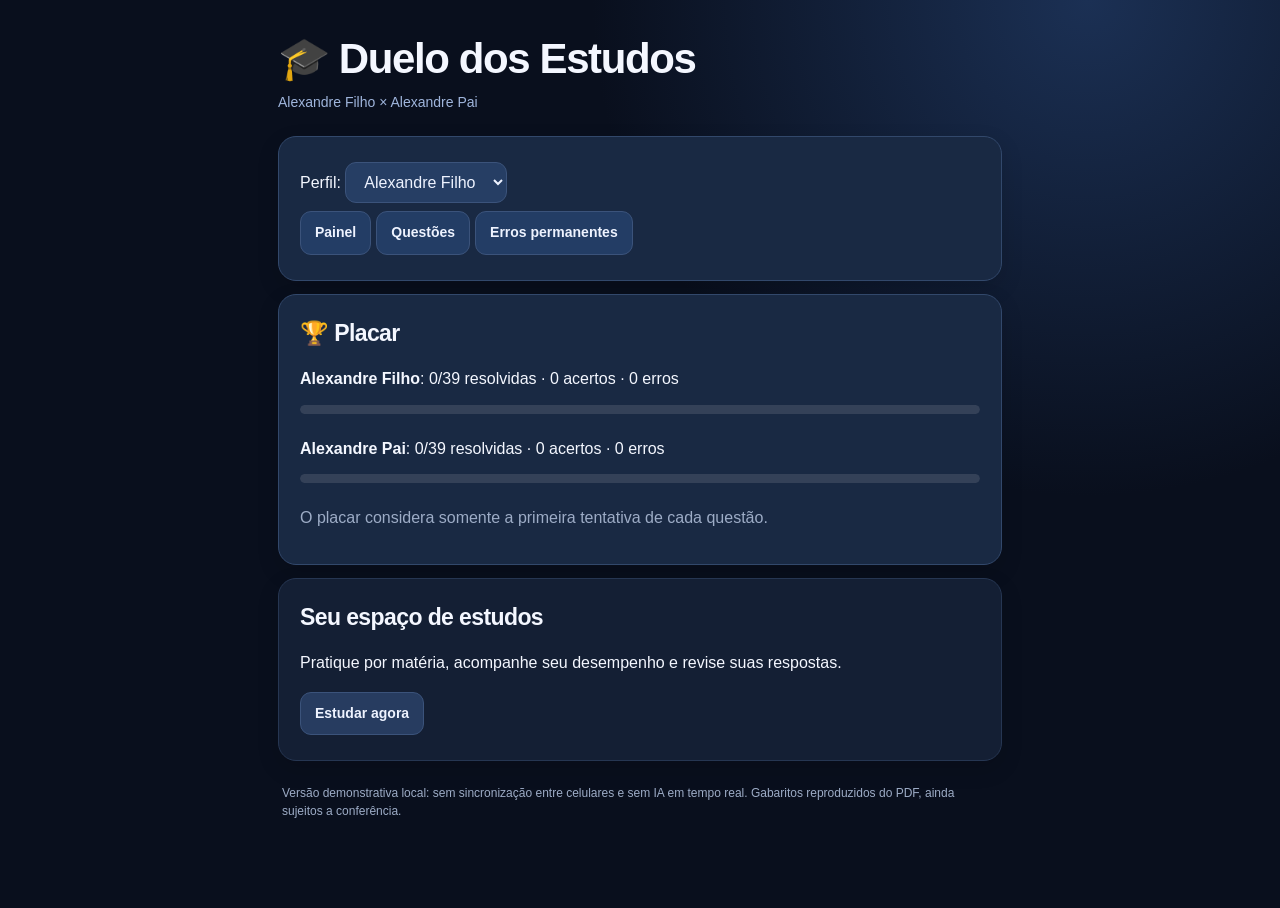
==== commit 21d259e9: "Refina visual mobile e oculta questão 3 com gabarito inconsistente" ====
--- a/duelo-dos-estudos/index.html
+++ b/duelo-dos-estudos/index.html
@@ -1,40 +1,39 @@
 <!doctype html><html lang="pt-BR"><head><meta charset="utf-8"><meta name="viewport" content="width=device-width,initial-scale=1"><title>Duelo dos Estudos</title><style>
-:root{color-scheme:dark;--bg:#080f20;--panel:#14233e;--edge:#304465;--text:#f7faff;--sub:#a9bbd5;--accent:#6d8dff}
-*{box-sizing:border-box}body{margin:0;min-height:100vh;background:radial-gradient(ellipse at 50% -15%,#243b72 0%,transparent 52%),linear-gradient(160deg,#0b1429,#080e1c 80%);color:var(--text);font:16px/1.55 -apple-system,BlinkMacSystemFont,"Segoe UI",sans-serif}
-main{max-width:780px;margin:auto;padding:30px 18px 65px}
-h1{font-size:clamp(30px,6vw,45px);letter-spacing:-1.5px;line-height:1.12;margin:15px 0 8px;font-weight:850}
-main>p{margin:0 0 25px;color:#bac9e8;font-weight:600;font-size:15px}
-section{position:relative;background:linear-gradient(150deg,rgba(34,52,88,.96),rgba(19,33,59,.98));border:1px solid rgba(160,185,255,.15);border-radius:23px;padding:23px;margin:16px 0;box-shadow:0 14px 35px rgba(0,0,0,.16)}
-section:first-of-type{background:linear-gradient(125deg,#243c75,#182b50);border-color:#435e9b;font-weight:700}
-section h2,section h3{margin:0 0 17px;font-size:clamp(21px,4vw,28px);letter-spacing:-.5px}
-button,select{font:inherit;background:#365a9b;color:#fff;border:1px solid rgba(179,204,255,.15);border-radius:13px;padding:12px 16px;margin:5px 5px 5px 0;cursor:pointer;transition:background .15s,transform .15s;max-width:100%}
-button{font-weight:700}button:hover{background:#5076c7}button:active{transform:scale(.98)}button:focus-visible,select:focus-visible,input:focus-visible{outline:3px solid #9eb7ff;outline-offset:3px}
-section:first-of-type button{background:#ffffff19;border:1px solid #ffffff35}section:first-of-type button:hover{background:#ffffff35}
-select{background:#4e6fb5;min-height:47px;font-weight:650}
-button:disabled{opacity:.4;cursor:not-allowed}.muted,small{color:var(--sub)}.ok{color:#70e7b5}.bad{color:#ffa6ae}
-label.option{display:block;padding:15px 17px;background:#1c3051;border:1px solid #344b70;border-radius:14px;margin:10px 0;line-height:1.5;cursor:pointer}
-label.option:has(input:checked){background:#29457a;border-color:#8aa8ff}
-input[type=radio]{accent-color:#89a9ff;transform:scale(1.2);margin-right:8px}
-progress{display:block;width:100%;height:12px;margin:13px 0 22px;accent-color:#84a5ff;border-radius:20px;overflow:hidden}
-progress::-webkit-progress-bar{background:#35445f;border-radius:20px}progress::-webkit-progress-value{background:linear-gradient(90deg,#6989ff,#66dbdf);border-radius:20px}
-small{display:block;margin:24px 5px;font-size:12px;line-height:1.6}
-@media(max-width:480px){main{padding:23px 14px 50px}section{padding:19px 17px;border-radius:20px}section:first-of-type>div{display:flex;flex-wrap:wrap;gap:5px;margin-top:12px}section:first-of-type button{margin:2px;font-size:13px;padding:10px 12px}select{margin:8px 0 0;width:min(100%,245px)}h1{font-size:33px}}
+:root{color-scheme:dark;--bg:#080e1b;--surface:#141f34;--stroke:#263652;--ink:#f4f7ff;--muted:#9dacc6;--primary:#7e9aff}
+*{box-sizing:border-box}body{margin:0;background:radial-gradient(circle at 85% 0%,#1b3054 0,transparent 35%),#090f1d;color:var(--ink);font:16px/1.55 -apple-system,BlinkMacSystemFont,"Segoe UI",sans-serif}
+main{max-width:760px;margin:auto;padding:28px 18px 65px}
+h1{font-size:clamp(29px,6vw,42px);letter-spacing:-1.4px;line-height:1.16;margin:7px 0 8px}
+main>p{margin:0 0 23px;color:#9fb5dc;font-size:14px}
+section{background:var(--surface);border:1px solid var(--stroke);border-radius:18px;padding:21px;margin:13px 0;box-shadow:0 8px 22px #0002}
+section:first-of-type{background:#192943;border-color:#32486b}
+h2{font-size:23px;letter-spacing:-.6px;margin:0 0 15px}section p{margin:12px 0}
+button,select{font:inherit;color:#eef3ff;background:#273c60;border:1px solid #3b537b;border-radius:11px;padding:10px 14px;margin:4px 5px 4px 0;cursor:pointer;transition:background .15s}
+button{font-size:14px;font-weight:650}button:hover{background:#3c5684}button:active{background:#5777b1}button:focus-visible,select:focus-visible,input:focus-visible{outline:2px solid #a9baff;outline-offset:2px}
+section:first-of-type button{background:#233d65}select{background:#263e64;max-width:100%}
+button:disabled{opacity:.4}.muted,small{color:var(--muted)}.ok{color:#76dfb5}.bad{color:#ffacb1}
+label.option{display:block;padding:13px 15px;background:#1c2c47;border:1px solid #344665;border-radius:12px;margin:9px 0;cursor:pointer}
+label.option:has(input:checked){background:#2b4370;border-color:#8ea9ff}
+input[type=radio]{accent-color:#8ea9ff;margin-right:8px}
+progress{display:block;width:100%;height:9px;margin:13px 0 23px;accent-color:#8da8ff;border:0;border-radius:9px;overflow:hidden}
+progress::-webkit-progress-bar{background:#344158;border-radius:9px}progress::-webkit-progress-value{background:#8da8ff;border-radius:9px}
+small{display:block;margin:23px 4px;font-size:12px;line-height:1.5}
+@media(max-width:520px){main{padding:23px 13px 50px}section{padding:18px 16px;border-radius:16px}h1{font-size:32px}section:first-of-type button{padding:10px 12px;font-size:13px}h2{font-size:22px}}
 </style></head><body><main><h1>🎓 Duelo dos Estudos</h1><p>Alexandre Filho × Alexandre Pai</p><section>Perfil: <select id="profile"><option value="filho">Alexandre Filho</option><option value="pai">Alexandre Pai</option></select><div><button onclick="tab='home';render()">Painel</button><button onclick="tab='questions';render()">Questões</button><button onclick="tab='errors';render()">Erros permanentes</button></div></section><div id="app"></div><small>Versão demonstrativa local: sem sincronização entre celulares e sem IA em tempo real. Gabaritos reproduzidos do PDF, ainda sujeitos a conferência.</small></main><script>
 const questions=[{"id": 1, "subject": "Direitos Humanos", "text": "O Presidente da República celebrou tratado internacional no qual os Estados celebrantes se comprometiam a oferecer condições adequadas, no ambiente prisional, às mulheres grávidas que se encontrassem presas. Esse tratado foi aprovado pelas Casas do Congresso Nacional e regularmente promulgado na ordem jurídica interna. À luz da sistemática constitucional, o tratado internacional assim aprovado é equivalente:", "options": {"A": "ao ato infralegal, pois a sua promulgação na ordem interna se dá por meio de decreto;", "B": "à lei ordinária, pois todo tratado internacional possui essa natureza jurídica;", "C": "ao ato nulo, pois somente o Senado Federal possui competência para aprovar tratado internacional;", "D": "à emenda constitucional, desde que aprovado em dois turnos, por três quintos dos votos dos membros das Casas;", "E": "à lei complementar, desde que aprovado pela maioria absoluta dos membros das Casas."}, "answer": "D", "needs_review": false}, {"id": 2, "subject": "Direitos Humanos", "text": "A respeito da incorporação dos tratados internacionais de direitos humanos, é INCORRETO afirmar:", "options": {"A": "A aprovação pelo Congresso Nacional de um tratado de direitos humanos de acordo com o rito estabelecido no § 3º do art. 5º da Constituição Federal não dispensa a ratificação do tratado.", "B": "Os tratados aprovados pelo Congresso Nacional na forma do art. 5º , § 3º , da Constituição Federal possuem hierarquia e força normativa equivalente às emendas constitucionais.", "C": "Os tratados e convenções internacionais sobre direitos humanos que forem aprovados, em cada Casa do Congresso Nacional, em dois turnos, por três quintos dos votos dos respectivos membros, serão equivalentes às emendas constitucionais.", "D": "Os tratados internacionais que não versam sobre direitos humanos possuem, como regra geral, hierarquia de lei ordinária.", "E": "Os tratados internacionais de direitos humanos dependem de ratificação pelo Brasil, mediante processo de incorporação de atribuição e participação exclusiva do Congresso Nacional."}, "answer": "E", "needs_review": false}, {"id": 3, "subject": "Direitos Humanos", "text": "Assinale a alternativa que contempla um tratado de direitos humanos, incorporado pelo Direito Brasileiro com o status de norma constitucional, que faz parte do que a doutrina chama de Bloco de Constitucionalidade.", "options": {"A": "Pacto Internacional dos Direitos Civis e Políticos.", "B": "Convenção Relativa ao Estatuto dos Refugiados.", "C": "Convenção contra a tortura e outros tratamentos ou penas cruéis, desumanas e degradantes.", "D": "Pacto Internacional dos Direitos Econômicos, Sociais e Culturais."}, "answer": "E", "needs_review": true}, {"id": 4, "subject": "Direitos Humanos", "text": "A respeito dos direitos e garantias fundamentais, é possível afirmar que os tratados e convenções sobre direitos humanos que forem aprovados, em cada casa do Congresso Nacional, em dois turnos, por três quintos dos votos dos respectivos membros, serão equivalentes às (aos):", "options": {"A": "emendas constitucionais.", "B": "leis ordinárias.", "C": "leis complementares.", "D": "decretos legislativos.", "E": "leis delegadas."}, "answer": "A", "needs_review": false}, {"id": 5, "subject": "Direitos Humanos", "text": "De acordo com o art. 5⁰, LXVII, da CRFB/1988, “Não haverá prisão civil por dívida, salvo a do responsável pelo inadimplemento voluntário e inescusável de obrigação alimentar e a do depositário infiel”. A Convenção Americana sobre Direitos Humanos -Pacto de San José da Costa Rica, que proíbe a prisão por dívida decorrente do descumprimento de obrigações contratuais, à qual o Brasil aderiu, foi internalizada com o status de:", "options": {"A": "norma supralegal e infraconstitucional.", "B": "lei complementar.", "C": "norma supraconstitucional.", "D": "norma constitucional.", "E": "lei ordinária."}, "answer": "A", "needs_review": false}, {"id": 6, "subject": "Direitos Humanos", "text": "Considerando a Declaração Universal dos Direitos Humanos (DUDH), é correto afirmar que:", "options": {"A": "A DUDH é de 1969.", "B": "Todo ser humano tem direito à propriedade, apenas em sociedade com outros.", "C": "Ninguém será privado de sua propriedade.", "D": "Ninguém será privado de sua nacionalidade.", "E": "Todo ser humano tem direito a receber dos tribunais nacionais competentes remédio efetivo para os atos que violem os direitos fundamentais que lhe sejam reconhecidos pela constituição ou pela lei."}, "answer": "E", "needs_review": false}, {"id": 7, "subject": "Direitos Humanos", "text": "Considerando a Declaração Universal dos Direitos Humanos (DUDH), assinale a alternativa que completa o trecho a seguir: “Todos são iguais perante a lei e têm direito, sem qualquer distinção, a igual proteção da ______. Todos têm direito a igual proteção contra qualquer discriminação que viole a presente Declaração e contra qualquer incitamento a tal discriminação.”", "options": {"A": "Autoridade Presidencial.", "B": "Organização das Nações Unidas.", "C": "Lei.", "D": "Autoridade Policial.", "E": "Autoridade Judicial."}, "answer": "C", "needs_review": false}, {"id": 8, "subject": "Direitos Humanos", "text": "“Ninguém será arbitrariamente preso, detido ou exilado”, é máxima prevista pelo seguinte documento sobre Direitos Humanos:", "options": {"A": "Carta do Rei João Sem Terra.", "B": "Declaração de Direitos do Homem e do Cidadão.", "C": "Convenção Americana Sobre Direitos Humanos.", "D": "Declaração Universal dos Direitos Humanos.", "E": "Estatuto de Roma do Tribunal Penal Internacional."}, "answer": "D", "needs_review": false}, {"id": 9, "subject": "Direitos Humanos", "text": "Conforme expressa previsão na Declaração Universal dos Direitos Humanos, ninguém:", "options": {"A": "será submetido à tortura.", "B": "será preso, detido ou exilado.", "C": "pode mudar de nacionalidade.", "D": "pode reunir-se sem autorização."}, "answer": "A", "needs_review": false}, {"id": 10, "subject": "Direitos Humanos", "text": "Complete as lacunas, de acordo com a alternativa que reflete o texto da Declaração Universal dos Direitos Humanos: “Artigo I - Todas as pessoas nascem livres e iguais em ________________________. São dotadas de razão e _______________________ e devem agir em relação umas às outras com espírito de ____________________.”", "options": {"A": "Dignidade e direitos – consciência – fraternidade.", "B": "Direitos e deveres – liberdade – solidariedade.", "C": "Direitos e obrigações – convicção – solidariedade.", "D": "Dignidade e obrigações – consciência – harmonia."}, "answer": "A", "needs_review": false}, {"id": 11, "subject": "Direito Administrativo", "text": "A alternativa correta acerca do Direito Administrativo e suas fontes primárias e secundárias é:", "options": {"A": "Como fonte primária do direito temos a jurisprudência, sendo ela um conjunto de decisões, aplicações e interpretações das leis.", "B": "Como fonte primária do direito temos os costumes que norteiam a sociedade e exigem obediência dos administradores aos comandos legais.", "C": "Como fonte primária do direito temos as leis delegadas e as leis ordinárias.", "D": "Como fonte secundária direito temos a doutrina, que por não ter exigência legal, tem pouca utilidade no Direito.", "E": "Como fonte secundária do direito temos as leis complementares e medidas provisórias."}, "answer": "C", "needs_review": false}, {"id": 12, "subject": "Direito Administrativo", "text": "O direito administrativo é um conjunto de normas e princípios que rege a atuação da administração pública. Assinale a opção que indica apenas as fontes do direito administrativo.", "options": {"A": "lei, jurisprudência, normas e regras.", "B": "costumes, regras, jurisprudência e normas.", "C": "jurisprudência, costumes, lei e doutrina.", "D": "normas, lei, doutrina e regras."}, "answer": "C", "needs_review": false}, {"id": 13, "subject": "Direito Administrativo", "text": "A alternativa correta acerca do Direito Administrativo e suas fontes primárias e secundárias é:", "options": {"A": "Como fonte primária do direito temos a jurisprudência, sendo ela um conjunto de decisões, aplicações e interpretações das leis.", "B": "Como fonte primária do direito temos os costumes que norteiam a sociedade e exigem obediência dos administradores aos comandos legais.", "C": "Como fonte primária do direito temos as leis delegadas e as leis ordinárias.", "D": "Como fonte secundária direito temos a doutrina, que por não ter exigência legal, tem pouca utilidade no Direito.", "E": "Como fonte secundária do direito temos as leis complementares e medidas provisórias."}, "answer": "C", "needs_review": false}, {"id": 14, "subject": "Direito Administrativo", "text": "É considerada fonte primária do Direito Administrativo:", "options": {"A": "A lei.", "B": "A doutrina.", "C": "A jurisprudência.", "D": "Os costumes administrativos."}, "answer": "A", "needs_review": false}, {"id": 15, "subject": "Direito Administrativo", "text": "Em relação ao Direito Administrativo, assinale a alternativa correta:", "options": {"A": "Em razão da aplicação do princípio da legalidade, o costume não pode servir como fonte do direito administrativo.", "B": "A doutrina elenca com mutação do direito administrativo somente a constitucionalização e o princípio da juridicidade e a elasticidade do direito administrativo.", "C": "O sistemas administrativos compreendem os mecanismos utilizados pelos diversos países para o controle jurisdicional da atuação administrativa. O Brasil quanto ao referido sistema adotou o sistema de jurisdição uma (unicidade de jurisdição), de origem inglesa e norte-americana, assim confere ao Poder Judiciário a prerrogativa de decidir da maneira definitiva sobre a juridicidade de todos os atos praticados por particulares ou pela Administração Pública.", "D": "O Poder Executivo, ao editar Medidas Provisórias, exerce sua função típica administrativa."}, "answer": "C", "needs_review": false}, {"id": 16, "subject": "Direito Administrativo", "text": "A ciência do Direito é um ramo do conhecimento que estuda, dentre outros temas, as normas obrigatórias que controlam as relações dos indivíduos em uma sociedade. Nesse campo do saber, está compreendido um conjunto harmônico de princípios jurídicos que regem os órgãos públicos, os agentes e as atividades públicas, tendentes a realizar concreta, direta e imediatamente os fins desejados pelo Estado. Esse ramo do direito possui como fonte primária:", "options": {"A": "A lei, entendida em sentido amplo.", "B": "Os costumes, visto que forma a base da moralidade.", "C": "Os deveres morais, que são reflexos dos anseios sociais.", "D": "A jurisprudência, especialmente as súmulas vinculantes.", "E": "A doutrina, quando consagrada pela crítica especializada."}, "answer": "A", "needs_review": false}, {"id": 17, "subject": "Direito Administrativo", "text": "A prefeitura do Município de Caraguatatuba decidiu criar uma entidade administrativa, com personalidade jurídica de direito público, destinada à prestação de serviços médicos e hospitalares para a população. Tendo isso em vista, foi imediatamente editada lei específica, proposta pelo próprio prefeito, criando essa entidade. Diante do exposto, assinale a opção que apresenta a estrutura que se enquadra nessas características.", "options": {"A": "Autarquia.", "B": "Sociedade de Economia Mista.", "C": "Organização Social.", "D": "Empresa Pública.", "E": "Ministério."}, "answer": "A", "needs_review": false}, {"id": 18, "subject": "Direito Administrativo", "text": "Com relação à administração direta e indireta, avalie as afirmativas a seguir e assinale (V) para afirmativa verdadeira e (F) para falsa. ( ) A administração pública indireta é composta por entidades com personalidade jurídica própria como autarquias, fundações públicas, tribunais de contas, câmaras municipais e assembleias legislativas. ( ) A administração pública indireta é formada por entidades com personalidade jurídica própria e autonomia administrativa, financeira e patrimonial, como autarquias e fundações públicas de direito público que são criadas ou autorizadas por lei específica. ( ) Sociedades de economia mista na administração indireta podem explorar atividade econômica sem submissão a controle da administração direta, priorizando regime de direito privado completo para flexibilidade operacional, dispensando fiscalização de finalidade pública. As afirmativas são, respectivamente,", "options": {"A": "F – V – F.", "B": "V – V – F.", "C": "F – V – V.", "D": "F – F – V.", "E": "V – F – V."}, "answer": "A", "needs_review": false}, {"id": 19, "subject": "Direito Administrativo", "text": "Para executar sua atividade administrativa de forma plena, o Estado divide sua atuação em unidades de poder menores e mais especializadas. Assinale a afirmativa correta acerca da diferença principal entre desconcentração e descentralização.", "options": {"A": "A desconcentração cria entidades com personalidade jurídica, enquanto a descentralização cria órgãos sem personalidade jurídica.", "B": "A descentralização cria órgãos subordinados hierarquicamente à Administração Direta, enquanto a desconcentração cria entidades independentes.", "C": "A desconcentração cria órgãos dentro da mesma pessoa jurídica e sem personalidade jurídica, enquanto a descentralização cria entidades com personalidade jurídica própria.", "D": "Tanto a desconcentração quanto a descentralização criam entidades autônomas com personalidade jurídica própria.", "E": "A descentralização não se aplica ao Direito Administrativo, enquanto a desconcentração é seu único modelo de organização."}, "answer": "C", "needs_review": false}, {"id": 20, "subject": "Direito Administrativo", "text": "Para garantir a plena execução de sua atividade administrativa e a prestação eficiente dos serviços públicos à população, o Estado organiza sua atuação em unidades de poder menores e mais especializadas. Assinale a opção que apresenta uma característica da desconcentração.", "options": {"A": "Transferência de competências para entidades dotadas de personalidade jurídica própria, que atuam de maneira independente do poder hierárquico do Estado.", "B": "Descentralização administrativa, em que o Estado delega a execução de políticas públicas a entidades privadas ou entes autônomos.", "C": "Execução direta de políticas públicas pelo Estado, sem subdivisão ou delegação de competências.", "D": "Distribuição de competências dentro da mesma pessoa jurídica por meio da criação de órgãos públicos sem personalidade jurídica própria.", "E": "Extinção de órgãos públicos e concentração de poder na Administração Direta, visando maior eficiência administrativa."}, "answer": "D", "needs_review": false}, {"id": 31, "subject": "Legislação Extravagante", "text": "Configura hipótese de delito de abuso de autoridade:", "options": {"A": "a busca domiciliar iniciada durante o dia que se estenda para depois das 21h;", "B": "proceder à obtenção de prova, em procedimento de investigação, apenas aparentemente lícita;", "C": "proceder à obtenção de prova, em procedimento de fiscalização, apenas aparentemente lícita;", "D": "a investigação preliminar de fato ou o recebimento de notícia de fato de natureza criminal;", "E": "estender injustificadamente a investigação, procrastinando-a em prejuízo do investigado."}, "answer": "E", "needs_review": false}, {"id": 32, "subject": "Legislação Extravagante", "text": "José foi contratado como estagiário, por processo seletivo simplificado, para atuar numa Delegacia de Polícia. Após ter acesso aos autos de certo inquérito policial, divulgou trecho de gravação indevidamente, sem relação com qualquer prova que se pretendia produzir, expondo a intimidade e a vida privada do investigado. Sobre o caso apresentado, analise as afirmativas a seguir. I. José, em razão de ser estagiário, não pode ser sujeito ativo dos crimes previstos na Lei de Abuso de Autoridade. II. José praticou crime previsto na Lei de Abuso de Autoridade, mas, por haver violação de intimidade do investigado, a ação penal será pública condicionada à representação do ofendido. III. As penas previstas na Lei de Abuso de Autoridade podem ser aplicadas a José independentemente das sanções de natureza civil ou administrativa cabíveis. Está correto o que se afirma em", "options": {"A": "I, apenas.", "B": "II, apenas.", "C": "III, apenas.", "D": "II e III, apenas.", "E": "I e II, apenas."}, "answer": "C", "needs_review": false}, {"id": 33, "subject": "Legislação Extravagante", "text": "Diante do que dispõe a Lei nº 13.869/2019, julgue as afirmações abaixo, indicando F, para a que for falsa, e V, para a verdadeira. ( ) As condutas descritas na Lei nº 13.869/2019 constituem crime de abuso de autoridade apenas nas hipóteses em que o agente as pratica por mero capricho ou satisfação pessoal. ( ) Configura crime a conduta do agente público que, por mero capricho ou satisfação pessoal, inovar artificiosamente, no curso de diligência, de investigação ou de processo, o estado de lugar, de coisa ou de pessoa, com o fim de eximir-se de responsabilidade ou de responsabilizar criminalmente alguém ou agravar-lhe a responsabilidade. ( ) Comete crime o agente público que, por satisfação pessoal, mantém presos de ambos os sexos na mesma cela ou espaço de confinamento. ( ) Incorre na prática de crime o agente público que, com a finalidade específica de beneficiar a terceiro, constrange, sob violência ou grave ameaça, funcionário ou empregado de instituição hospitalar pública ou privada a admitir para tratamento pessoa cujo óbito já tenha ocorrido, com o fim de alterar local ou momento de crime, prejudicando sua apuração. ( ) É sujeito ativo do crime de abuso de autoridade qualquer agente público, mas desde que seja servidor. A sequência correta de preenchimento dos parênteses, de cima para baixo, é:", "options": {"A": "F, V, F, V e F.", "B": "F, V, V, V e F.", "C": "V, F, V, V e F.", "D": "V, F, F, F e V.", "E": "F, F, V, V e V."}, "answer": "B", "needs_review": false}, {"id": 34, "subject": "Legislação Extravagante", "text": "De acordo com a Lei nº 13.869/2019, que versa sobre o abuso de autoridade, a sentença penal que reconhecer ter sido o ato praticado em estado de necessidade, em legítima defesa, em estrito cumprimento de dever legal ou no exercício regular de direito, em âmbito cível assim como no administrativo-disciplinar,", "options": {"A": "não faz coisa julgada no âmbito administrativo-disciplinar, mas faz coisa Julgada no âmbito cível; assim, deve-se prosseguir com a instrução do processo administrativo-disciplinar.", "B": "faz coisa julgada no âmbito administrativo-disciplinar, a sentença que reconhecer ter sido o ato praticado em legítima defesa, mas não em estrito cumprimento de dever legal ou no exercício regular de direito, mas não faz coisa julgada no âmbito cível.", "C": "faz coisa julgada.", "D": "não faz coisa julgada no âmbito cível e administrativo-disciplinar, pois são independentes; assim, deve se prosseguir com a instrução de ambos os processos.", "E": "não faz coisa julgada no âmbito cível, mas faz coisa Julgada no âmbito administrativo-disciplinar; assim, deve-se prosseguir com a instrução do processo cível."}, "answer": "C", "needs_review": false}, {"id": 35, "subject": "Legislação Extravagante", "text": "A Lei 13.869/2019 é relativa ao crime de Abuso de Autoridade. É sujeito ativo do crime de abuso de autoridade qualquer agente público, servidor ou não, da administração direta, indireta ou fundacional de qualquer dos Poderes da União, dos Estados, do Distrito Federal, dos Municípios e de Território, compreendendo, mas não se limitando aos servidores abaixo informados, exceto:", "options": {"A": "servidores públicos e militares ou pessoas a eles equiparadas;", "B": "membros do Poder Legislativo;", "C": "membros do Poder Executivo;", "D": "os prestadores de serviços notariais e de registro, particulares em colaboração com o Poder Público, por delegação;", "E": "membros do Poder Judiciário;"}, "answer": "D", "needs_review": false}, {"id": 36, "subject": "Legislação Extravagante", "text": "De acordo com a Lei 8069, de 13 de julho de 1990, que institui o Estatuto da Criança e do Adolescente, considera se criança a pessoa até 12 anos de idade incompletos, e adolescente aquela entre 12 e 18 anos de idade. Contudo, nos casos expressos em lei, aplica-se excepcionalmente este Estatuto às pessoas entre:", "options": {"A": "16 e 24 anos de idade.", "B": "16 e 25 anos de idade.", "C": "17 e 24 anos de idade.", "D": "18 e 24 anos de idade.", "E": "18 e 21 anos de idade."}, "answer": "E", "needs_review": false}, {"id": 37, "subject": "Legislação Extravagante", "text": "Todos os direitos e garantias previstos no ECA (Estatuto da Criança e do Adolescente) são direitos humanos, é dever da família, do poder público e da sociedade zelar pela proteção e pelo desenvolvimento pleno de crianças, adolescentes e jovens em qualquer lugar do Brasil. O artigo 53 do ECA, trata do direito à educação, sendo direito fundamental de crianças e adolescentes. Analise as alternativas e marque aquela que corresponde ao direito à educação, assegurado no artigo 53 previstos no ECA.", "options": {"A": "A Lei 8.069/90 passa a vigorar com as seguintes alterações: as crianças e adolescentes podem ser educadas e cuidadas, com uso de castigos físicos e degradantes, como forma de correção, disciplina e educação.", "B": "É direito do adolescente, trabalhar como aprendiz, no turno noturno, realizado entre as vinte e duas horas de um dia e as cinco horas do dia seguinte", "C": "Todas as crianças e adolescentes têm direito de participar da elaboração e definição da proposta curricular do estado e dos municípios.", "D": "Acesso à escola pública e gratuita, próxima de sua residência, garantindo-se vagas no mesmo estabelecimento a irmãos que frequentem a mesma etapa ou ciclo de ensino da educação básica."}, "answer": "D", "needs_review": false}, {"id": 38, "subject": "Legislação Extravagante", "text": "Sobre a privação de liberdade na adolescência, considerado o ECA (Lei n.º 8.069/1990), é correto afirmar, EXCETO:", "options": {"A": "A apreensão de qualquer adolescente e o local onde se encontra recolhido serão imediatamente comunicados à autoridade judiciária competente e à família do apreendido ou à pessoa por ele indicada.", "B": "O adolescente tem direito à identificação dos responsáveis pela sua apreensão, devendo ser informado acerca de seus direitos.", "C": "A internação do adolescente, antes da sentença, pode ser determinada pelo prazo máximo de quarenta e cinco dias.", "D": "Nenhum adolescente será privado de sua liberdade.", "E": "Para efeito de confrontação, havendo dúvida fundada, o adolescente civilmente identificado será submetido a identificação compulsória pelos órgãos policiais, de proteção e judiciais."}, "answer": "D", "needs_review": false}, {"id": 39, "subject": "Legislação Extravagante", "text": "Não é proibido vender para a criança ou adolescente:", "options": {"A": "Armas, munições e explosivos.", "B": "Bebidas alcoólicas.", "C": "Estalinhos.", "D": "Revistas e publicações contendo material impróprio ou inadequado a crianças e adolescentes"}, "answer": "C", "needs_review": false}, {"id": 40, "subject": "Legislação Extravagante", "text": "Sobre a Lei nº 8.089, de 13 de julho de 1990, que dispõe sobre o Estatuto da Criança e do Adolescente, é CORRETO afirmar que se considera criança, para os efeitos dessa Lei,", "options": {"A": "a pessoa até doze anos de idade incompletos, e adolescente aquela entre doze e dezoito anos de idade.", "B": "a pessoa até dez anos de idade, e adolescentes aquela entre onze e dezesseis anos de idade.", "C": "a pessoa até doze anos de idade, e adolescentes aquela entre onze e dezesseis anos de idade.", "D": "a pessoa até onze anos de idade incompletos e adolescentes aquela entre doze e dezenove anos de idade.", "E": "a pessoa até doze anos de idade completos, e adolescentes aquela entre doze e dezenove anos de idade."}, "answer": "A", "needs_review": false}, {"id": 41, "subject": "Legislação Extravagante", "text": "Dentre as formas de violência doméstica e familiar contra a mulher, expressamente previstas na Lei nº 11.340/06, NÃO figura a violência", "options": {"A": "psicológica.", "B": "patrimonial.", "C": "moral.", "D": "endêmica.", "E": "sexual."}, "answer": "D", "needs_review": false}, {"id": 42, "subject": "Legislação Extravagante", "text": "Segundo a Lei Maria da Penha, configura-se violência doméstica e familiar contra a mulher, qualquer ação ou omissão que lhe cause morte, lesão, sofrimento físico, sexual ou psicológico, dano moral ou patrimonial. Uma das medidas que o juiz poderá determinar para proteger os bens patrimoniais da sociedade conjugal ou de propriedade particular da mulher é", "options": {"A": "restituição à ofendida dos bens devidamente subtraídos pelo agressor.", "B": "proibição por tempo indeterminado para a celebração de atos e contratos de compra, venda e locação de propriedade em comum.", "C": "suspensão das procurações conferidas pela ofendida ao agressor.", "D": "prestação de caução provisória, mediante depósito em conta corrente por perdas e danos materiais decorrentes da prática de violência contra a ofendida.", "E": "determinação da permanência da ofendida no lar, sem prejuízo dos direitos relativos a bens, guarda dos filhos e alimento."}, "answer": "C", "needs_review": false}, {"id": 43, "subject": "Legislação Extravagante", "text": "São medidas protetivas de urgência (i) expressamente previstas na Lei nº 11.340/06 em favor da mulher vítima de violência doméstica e (ii) que obrigam o agressor, EXCETO:", "options": {"A": "prestação de alimentos provisionais ou provisórios;", "B": "suspensão da posse ou restrição do porte de armas;", "C": "restrição ou suspensão de visitas aos dependentes menores;", "D": "proibição de contato com a ofendida, seus familiares e testemunhas por qualquer meio de comunicação;", "E": "comparecimento pessoal e obrigatório a juízo, mensalmente, para informar e justificar suas atividades."}, "answer": "E", "needs_review": false}, {"id": 44, "subject": "Legislação Extravagante", "text": "No caso da Lei Maria da Penha, é correto dizer que", "options": {"A": "para sua aplicação deve estar configurada uma condição de subjugação da mulher vitimizada ao homem.", "B": "a jurisprudência tem se consolidado no sentido de estender a aplicação dessa lei às relações homoafetivas.", "C": "de acordo com essa Lei, medidas protetivas serão concedidas mediante registro de boletim de ocorrência em Delegacia da Mulher", "D": "essa Lei não se aplica a relações familiares não conjugais, como no caso de relacionamentos mãe-filho."}, "answer": "B", "needs_review": false}, {"id": 45, "subject": "Legislação Extravagante", "text": "São exemplos de medidas protetivas elencadas pela Lei Maria da Penha:", "options": {"A": "Restrição do porte de armas e afastamento do lar.", "B": "Sujeição a acompanhamento profissional visando à aproximação entre o acusado e a ofendida, seus familiares e testemunhas.", "C": "Garantia de visitas do agressor aos dependentes menores.", "D": "Comparecimento da ofendida e do agressor em programas de reeducação.", "E": "Concessão de auxílio-aluguel ao agressor, se carente financeiramente."}, "answer": "A", "needs_review": false}, {"id": 46, "subject": "Legislação Extravagante", "text": "A proteção dos direitos das mulheres brasileiras tem como importante marco a Lei Maria da Penha, que cria mecanismos para coibir violências dos mais diversos tipos contra as mulheres. Sobre a Lei Maria da Penha, assinale a alternativa correta.", "options": {"A": "Embora seja passível de ocorrer em situações reais, a Lei Maria da Penha optou por não tratar de violência psicológica, por ser de definição subjetiva.", "B": "Para que se configure a violência doméstica e familiar contra a mulher, é necessário que o autor seja do sexo masculino e que o ato de agressão ocorra dentro da residência em que os dois habitam.", "C": "Caso a vítima de violência doméstica e familiar seja servidora pública, para preservar sua integridade física e psicológica, o juiz lhe assegurará acesso prioritário à remoção.", "D": "A Lei Maria da Penha não prevê a implementação de atendimento policial especializado para as mulheres, tampouco a criação de Delegacias de Atendimento à Mulher."}, "answer": "C", "needs_review": false}, {"id": 47, "subject": "Legislação Extravagante", "text": "Conforme a Lei Maria da Penha, assinale a alternativa correta.", "options": {"A": "As medidas protetivas de urgência vigorarão enquanto persistir risco à integridade física, psicológica, sexual, patrimonial ou moral da ofendida ou de seus dependentes.", "B": "As medidas protetivas de urgência vigorarão apenas por 30 dias, prorrogáveis por igual período, para os casos de risco à integridade psicológica.", "C": "As medidas protetivas de urgência vigorarão apenas por 30 dias, não prorrogáveis por igual período, para os casos de risco à integridade patrimonial.", "D": "As medidas protetivas de urgência vigorarão enquanto persistir risco à integridade física, psicológica, sexual, patrimonial ou moral da ofendida e por 24h para seus dependentes.", "E": "As medidas protetivas de urgência vigorarão enquanto persistir risco e houver a concordância do agressor por escrito."}, "answer": "A", "needs_review": false}, {"id": 48, "subject": "Legislação Extravagante", "text": "Sobre a “Lei Maria da Penha”, assinale a alternativa INCORRETA.", "options": {"A": "A assistência à mulher em situação de violência doméstica e familiar será prestada de forma articulada e conforme os princípios e as diretrizes previstos na Lei Orgânica da Assistência Social, no Sistema Único de Saúde, no Sistema Único de Segurança Pública, entre outras normas e políticas públicas de proteção e emergencialmente quando for o caso.", "B": "O juiz determinará, por prazo indeterminado, a inclusão da mulher em situação de violência doméstica e familiar no cadastro de programas assistenciais do governo federal, estadual e municipal.", "C": "O juiz assegurará à mulher em situação de violência doméstica e familiar, para preservar sua integridade física e psicológica, a manutenção do vínculo trabalhista, e, quando necessário, o afastamento do local de trabalho, por até 6 meses.", "D": "A assistência à mulher em situação de violência doméstica e familiar compreenderá o acesso aos benefícios decorrentes do desenvolvimento científico e tecnológico, incluindo os serviços de contracepção de emergência, a profilaxia das Doenças Sexualmente Transmissíveis (DST) e da Síndrome da Imunodeficiência Adquirida (AIDS) e outros procedimentos médicos necessários e cabíveis nos casos de violência sexual.", "E": "A política pública que visa coibir a violência doméstica e familiar contra a mulher far se-á por meio de um conjunto articulado de ações da União, dos Estados, do Distrito Federal e dos Municípios e de ações não governamentais, tendo por diretrizes, dentre outras, o respeito, nos meios de comunicação social, aos valores éticos e sociais da pessoa e da família, de forma a coibir os papéis estereotipados, que legitimem ou exacerbem a violência doméstica e familiar."}, "answer": "B", "needs_review": false}, {"id": 49, "subject": "Legislação Extravagante", "text": "Suponha que o agente X foi flagrado por guardas municipais durante patrulhamento de rotina próximo a uma escola municipal. Ele trazia consigo 100 (cem) porções de substância esverdeada semelhante à maconha. Indagado, o agente permaneceu calado. Os guardas então conduziram o agente à presença do delegado de polícia, que determinou a apreensão das substâncias e a realização de exame pericial. Posteriormente ficou constatado pela perícia ser aquela substância tetra hidrocanabinol (THC), conhecida como maconha, substância proibida segundo lista da Anvisa (Portaria/SVS/MS 344). Diante dessa situação, é possível afirmar que o agente X responde pelo crime de:", "options": {"A": "roubo.", "B": "epidemia.", "C": "estelionato.", "D": "tráfico de drogas.", "E": "omissão de notificação de doença."}, "answer": "D", "needs_review": false}, {"id": 50, "subject": "Legislação Extravagante", "text": "Epitácio, brasileiro naturalizado, cometera crime de tráfico ilícito de drogas, na Itália, antes de sua naturalização. Considerando que: 1) A Itália requereu sua extradição ao Brasil; 2) Epitácio casou-se com uma brasileira nata e deste relacionamento adveio um filho, assinale a alternativa correta.", "options": {"A": "Configura o caso hipótese de deportação. Diferentemente da extradição e da expulsão, a deportação é a entrega por um Estado a outro, a requerimento deste, de pessoa que nele deva respondera processo penal ou cumprir pena.", "B": "A CRFB/88 veda expressamente a extradição de brasileiro naturalizado em caso de crime comum praticado antes da naturalização, ou de comprovado envolvimento em tráfico ilícito de drogas.", "C": "O STF, em reiteradas decisões, decidiu que s constituição de filho brasileiro impede a extradição, em observância ao princípio do melhor interesse do menor.", "D": "A hipótese narrada, no caso em tela, é de expulsão, tendo em vista que a CRFB/88 não permite que brasileiro naturalizado tenha cometido crime, por se tornar nocivo à conveniência e aos interesses nacionais.", "E": "Epitácio poderá ser extraditado, tendo em vista que não impede a extradição a circunstância de ser o extraditado casado com brasileira ou ter filho brasileiro."}, "answer": "E", "needs_review": false}];
-let tab='home',subject='Todas',current=1,choice=null,feedback=false;
+const availableQuestions=questions.filter(q=>!q.needs_review);let tab='home',subject='Todas',current=1,choice=null,feedback=false;
 const profile=document.getElementById('profile'),app=document.getElementById('app');profile.onchange=()=>{feedback=false;render()};
 function get(){try{return JSON.parse(localStorage.getItem('duelo-simulado-v1'))||{filho:[],pai:[]}}catch{return {filho:[],pai:[]}}}
 function put(x){localStorage.setItem('duelo-simulado-v1',JSON.stringify(x))}
 function history(id,p=profile.value){return get()[p].filter(a=>a.id===id)}
-function stat(p){const a=get()[p],first=a.filter((x,i)=>a.findIndex(y=>y.id===x.id)===i);return {total:first.length,correct:first.filter(x=>x.correct).length,wrong:first.filter(x=>!x.correct).length}}
-function openQ(id){current=id;choice=null;feedback=false;tab='questions';render()}
+function stat(p){const a=get()[p].filter(x=>x.id!==3),first=a.filter((x,i)=>a.findIndex(y=>y.id===x.id)===i);return {total:first.length,correct:first.filter(x=>x.correct).length,wrong:first.filter(x=>!x.correct).length}}
+function openQ(id){if(!availableQuestions.some(q=>q.id===id))return;current=id;choice=null;feedback=false;tab='questions';render()}
 function submit(){let q=questions.find(x=>x.id===current);if(!q||q.needs_review||choice===null)return;let data=get();data[profile.value].push({id:q.id,selected:choice,correct:choice===q.answer,at:new Date().toISOString()});put(data);feedback=true;choice=null;render()}
 function esc(s){return String(s).replaceAll('&','&amp;').replaceAll('<','&lt;').replaceAll('>','&gt;').replaceAll('"','&quot;')}
 function render(){
-if(tab==='home'){app.innerHTML='<section><h2>🏆 Placar</h2>'+['filho','pai'].map(p=>{let s=stat(p);return '<p><b>Alexandre '+(p==='filho'?'Filho':'Pai')+'</b>: '+s.total+'/40 resolvidas · '+s.correct+' acertos · '+s.wrong+' erros<br><progress max="40" value="'+s.total+'"></progress></p>'}).join('')+'<p class="muted">O placar considera somente a primeira tentativa de cada questão.</p></section><section><h2>40 questões importadas</h2><p>Direitos Humanos: 10 · Direito Administrativo: 10 · Legislação Extravagante: 20.</p><p class="bad">A questão 3 tem gabarito E no PDF, mas somente alternativas A–D. Ela está bloqueada até revisão.</p><button onclick="tab=\'questions\';render()">Estudar agora</button></section>';return}
+if(tab==='home'){app.innerHTML='<section><h2>🏆 Placar</h2>'+['filho','pai'].map(p=>{let s=stat(p);return '<p><b>Alexandre '+(p==='filho'?'Filho':'Pai')+'</b>: '+s.total+'/39 resolvidas · '+s.correct+' acertos · '+s.wrong+' erros<br><progress max="39" value="'+s.total+'"></progress></p>'}).join('')+'<p class="muted">O placar considera somente a primeira tentativa de cada questão.</p></section><section><h2>Seu espaço de estudos</h2><p>Pratique por matéria, acompanhe seu desempenho e revise suas respostas.</p><p class="bad"></p><button onclick="tab=\'questions\';render()">Estudar agora</button></section>';return}
 if(tab==='errors'){let q=questions.filter(q=>history(q.id).some(a=>!a.correct));app.innerHTML='<section><h2>📕 Caderno de erros</h2><p>Os erros permanecem, mesmo depois de uma resposta correta.</p>'+(q.length?q.map(x=>'<section><b>Questão '+x.id+' · '+x.subject+'</b><p class="bad">'+history(x.id).filter(a=>!a.correct).length+' erro(s)</p><p class="ok">'+history(x.id).filter(a=>a.correct).length+' acerto(s)</p><button onclick="openQ('+x.id+')">Refazer questão</button></section>').join(''):'<p>Nenhum erro registrado.</p>')+'</section>';return}
 let q=questions.find(x=>x.id===current),last=history(q.id).at(-1);
-app.innerHTML='<section><label>Matéria: <select id="subject" onchange="subject=this.value;current=questions.find(q=>subject===\'Todas\'||q.subject===subject).id;feedback=false;render()">'+['Todas','Direitos Humanos','Direito Administrativo','Legislação Extravagante'].map(s=>'<option '+(subject===s?'selected':'')+'>'+s+'</option>').join('')+'</select></label><p>'+questions.filter(x=>subject==='Todas'||x.subject===subject).map(x=>'<button onclick="openQ('+x.id+')">'+x.id+'</button>').join('')+'</p></section><section><h2>Questão '+q.id+'</h2><p class="muted">'+q.subject+'</p><p>'+esc(q.text)+'</p>'+Object.entries(q.options).map(([k,v])=>'<label class="option"><input type="radio" name="a" onchange="choice=\''+k+'\'"> '+k+') '+esc(v)+'</label>').join('')+(q.needs_review?'<p class="bad">Questão bloqueada: gabarito incompatível com as alternativas do arquivo.</p>':'<button onclick="submit()">Corrigir e registrar</button>')+(feedback&&last?'<section><b class="'+(last.correct?'ok':'bad')+'">'+(last.correct?'Acertou!':'Errou!')+'</b><p>Gabarito informado no PDF: '+q.answer+'</p><p>Explicação detalhada e questões alternativas serão adicionadas após conferência do conteúdo.</p></section>':'')+'<p class="muted">Histórico: '+history(q.id).filter(a=>!a.correct).length+' erro(s), '+history(q.id).filter(a=>a.correct).length+' acerto(s).</p></section>';
+app.innerHTML='<section><label>Matéria: <select id="subject" onchange="subject=this.value;current=questions.find(q=>subject===\'Todas\'||q.subject===subject).id;feedback=false;render()">'+['Todas','Direitos Humanos','Direito Administrativo','Legislação Extravagante'].map(s=>'<option '+(subject===s?'selected':'')+'>'+s+'</option>').join('')+'</select></label><p>'+availableQuestions.filter(x=>subject==='Todas'||x.subject===subject).map(x=>'<button onclick="openQ('+x.id+')">'+x.id+'</button>').join('')+'</p></section><section><h2>Questão '+q.id+'</h2><p class="muted">'+q.subject+'</p><p>'+esc(q.text)+'</p>'+Object.entries(q.options).map(([k,v])=>'<label class="option"><input type="radio" name="a" onchange="choice=\''+k+'\'"> '+k+') '+esc(v)+'</label>').join('')+(q.needs_review?'<p class="bad">Questão bloqueada: gabarito incompatível com as alternativas do arquivo.</p>':'<button onclick="submit()">Corrigir e registrar</button>')+(feedback&&last?'<section><b class="'+(last.correct?'ok':'bad')+'">'+(last.correct?'Acertou!':'Errou!')+'</b><p>Gabarito informado no PDF: '+q.answer+'</p><p>Explicação detalhada e questões alternativas serão adicionadas após conferência do conteúdo.</p></section>':'')+'<p class="muted">Histórico: '+history(q.id).filter(a=>!a.correct).length+' erro(s), '+history(q.id).filter(a=>a.correct).length+' acerto(s).</p></section>';
 }
 render();
 </script></body></html>
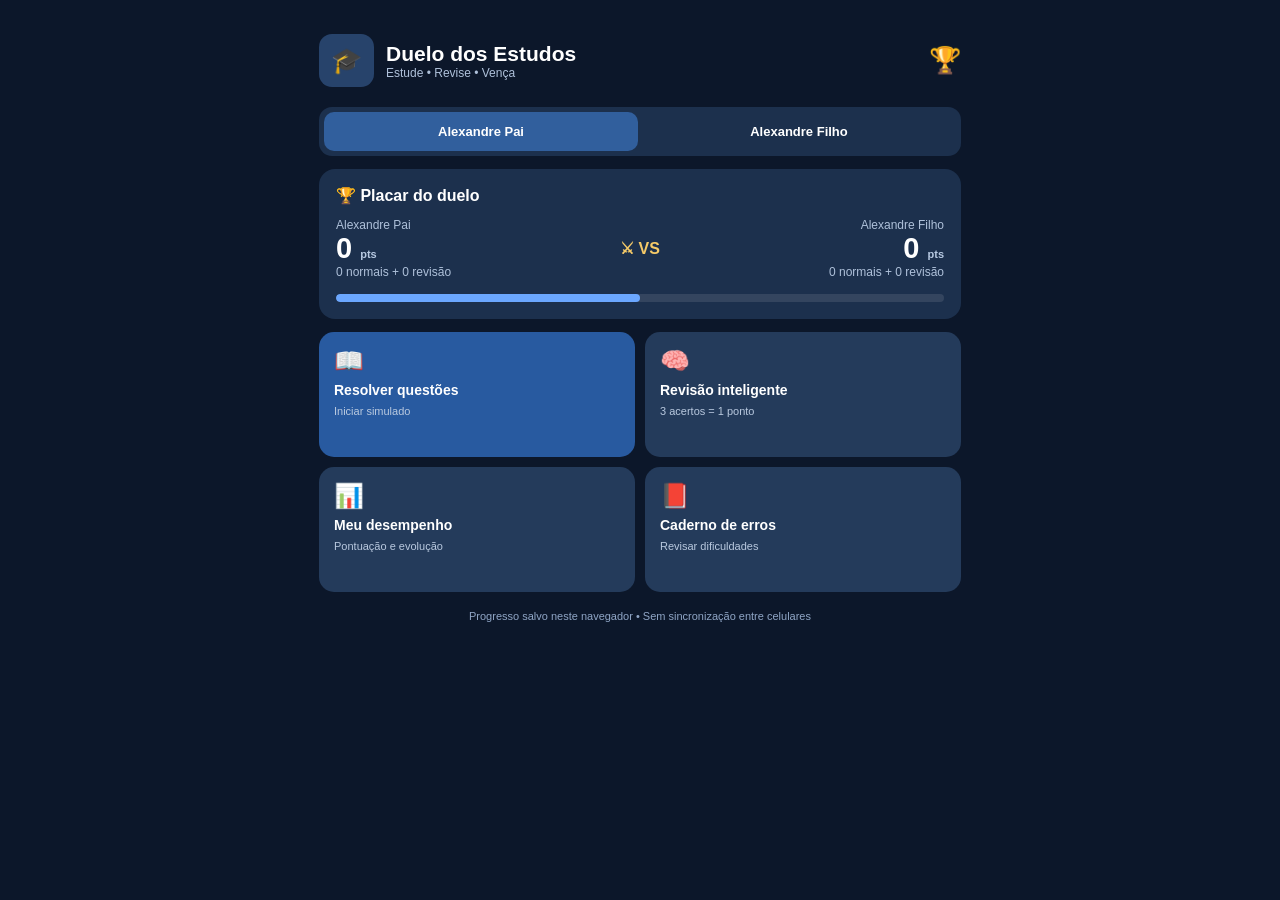
==== commit b138443e: "Moderniza Duelo dos Estudos e adiciona pontuação e histórico de revisões" ====
--- a/duelo-dos-estudos/index.html
+++ b/duelo-dos-estudos/index.html
@@ -1,39 +1,33 @@
 <!doctype html><html lang="pt-BR"><head><meta charset="utf-8"><meta name="viewport" content="width=device-width,initial-scale=1"><title>Duelo dos Estudos</title><style>
-:root{color-scheme:dark;--bg:#080e1b;--surface:#141f34;--stroke:#263652;--ink:#f4f7ff;--muted:#9dacc6;--primary:#7e9aff}
-*{box-sizing:border-box}body{margin:0;background:radial-gradient(circle at 85% 0%,#1b3054 0,transparent 35%),#090f1d;color:var(--ink);font:16px/1.55 -apple-system,BlinkMacSystemFont,"Segoe UI",sans-serif}
-main{max-width:760px;margin:auto;padding:28px 18px 65px}
-h1{font-size:clamp(29px,6vw,42px);letter-spacing:-1.4px;line-height:1.16;margin:7px 0 8px}
-main>p{margin:0 0 23px;color:#9fb5dc;font-size:14px}
-section{background:var(--surface);border:1px solid var(--stroke);border-radius:18px;padding:21px;margin:13px 0;box-shadow:0 8px 22px #0002}
-section:first-of-type{background:#192943;border-color:#32486b}
-h2{font-size:23px;letter-spacing:-.6px;margin:0 0 15px}section p{margin:12px 0}
-button,select{font:inherit;color:#eef3ff;background:#273c60;border:1px solid #3b537b;border-radius:11px;padding:10px 14px;margin:4px 5px 4px 0;cursor:pointer;transition:background .15s}
-button{font-size:14px;font-weight:650}button:hover{background:#3c5684}button:active{background:#5777b1}button:focus-visible,select:focus-visible,input:focus-visible{outline:2px solid #a9baff;outline-offset:2px}
-section:first-of-type button{background:#233d65}select{background:#263e64;max-width:100%}
-button:disabled{opacity:.4}.muted,small{color:var(--muted)}.ok{color:#76dfb5}.bad{color:#ffacb1}
-label.option{display:block;padding:13px 15px;background:#1c2c47;border:1px solid #344665;border-radius:12px;margin:9px 0;cursor:pointer}
-label.option:has(input:checked){background:#2b4370;border-color:#8ea9ff}
-input[type=radio]{accent-color:#8ea9ff;margin-right:8px}
-progress{display:block;width:100%;height:9px;margin:13px 0 23px;accent-color:#8da8ff;border:0;border-radius:9px;overflow:hidden}
-progress::-webkit-progress-bar{background:#344158;border-radius:9px}progress::-webkit-progress-value{background:#8da8ff;border-radius:9px}
-small{display:block;margin:23px 4px;font-size:12px;line-height:1.5}
-@media(max-width:520px){main{padding:23px 13px 50px}section{padding:18px 16px;border-radius:16px}h1{font-size:32px}section:first-of-type button{padding:10px 12px;font-size:13px}h2{font-size:22px}}
-</style></head><body><main><h1>🎓 Duelo dos Estudos</h1><p>Alexandre Filho × Alexandre Pai</p><section>Perfil: <select id="profile"><option value="filho">Alexandre Filho</option><option value="pai">Alexandre Pai</option></select><div><button onclick="tab='home';render()">Painel</button><button onclick="tab='questions';render()">Questões</button><button onclick="tab='errors';render()">Erros permanentes</button></div></section><div id="app"></div><small>Versão demonstrativa local: sem sincronização entre celulares e sem IA em tempo real. Gabaritos reproduzidos do PDF, ainda sujeitos a conferência.</small></main><script>
+:root{color-scheme:dark;font-family:-apple-system,BlinkMacSystemFont,"Segoe UI",sans-serif}*{box-sizing:border-box}body{margin:0;background:#0c172a;color:#fff}main{max-width:670px;margin:auto;padding:20px 14px 55px}.top{display:flex;align-items:center;gap:12px;margin-bottom:20px}.logo{background:#27436b;border-radius:13px;padding:12px;font-size:25px}.top h1{font-size:21px;margin:0}.sub,.muted{color:#afc1da;font-size:12px}.top .cup{margin-left:auto;font-size:26px}.profiles{display:flex;background:#1c304d;border-radius:13px;padding:5px;gap:4px;margin-bottom:13px}button{cursor:pointer;color:#fff;font:inherit;border:0}button:focus-visible,input:focus-visible,select:focus-visible{outline:2px solid #a9d4ff;outline-offset:2px}.profiles button{flex:1;background:transparent;padding:12px 5px;border-radius:10px;font-weight:650;font-size:13px}.profiles button.active{background:#315f9d}.panel{background:#1c304d;border-radius:16px;padding:17px;margin-bottom:13px}.panel h2{font-size:16px;margin:0 0 13px}.score{display:flex;align-items:center;justify-content:space-between;gap:8px}.score .side{flex:1}.score .side:last-child{text-align:right}.score .num{font-size:29px;font-weight:800}.score .vs{color:#f5ca68;font-weight:700}.track{height:8px;background:#34455f;border-radius:9px;overflow:hidden;margin-top:15px}.track span{display:block;height:100%;background:#6ba7ff;border-radius:9px}.tiles{display:grid;grid-template-columns:repeat(2,minmax(0,1fr));gap:10px}.tile{text-align:left;min-height:118px;padding:15px;background:#243b5b;border-radius:15px;display:flex;flex-direction:column;gap:7px}.tile:first-child{background:#285aa0}.tile .ico{font-size:24px}.tile strong{font-size:14px}.tile small{font-size:11px;color:#b9c9df}.back,.primary,.secondary{padding:11px 15px;border-radius:10px;background:#315f9d;font-weight:650;font-size:13px}.secondary,.back{background:#294363}.row{display:flex;justify-content:space-between;align-items:center;gap:8px}.stats{display:grid;grid-template-columns:repeat(3,1fr);gap:8px}.stat{background:#294363;text-align:center;border-radius:10px;padding:12px 4px}.stat strong{display:block;font-size:23px}.stat small{font-size:11px;color:#c1d0e4}.history{padding:13px 0;border-top:1px solid #344b68}.history:first-of-type{border:0}.ok{color:#9debc3}.bad{color:#ffb5bf}.option{display:block;background:#294363;padding:13px;border-radius:10px;margin:8px 0;font-size:14px}.option:has(input:checked){outline:2px solid #8bb7ff}.option input{accent-color:#8bb7ff}.qtext{line-height:1.6;font-size:14px}.nums{display:flex;flex-wrap:wrap;gap:6px;margin-top:10px}.nums button{padding:8px 11px;background:#294363;border-radius:8px}.nums button.active{background:#4275ba}.subject{width:100%;background:#294363;border:0;border-radius:10px;padding:11px;color:white}.notice{font-size:12px;color:#b7c9e2;line-height:1.5;margin-top:15px}.review-choice{display:flex;gap:8px}.review-choice button{flex:1;background:#294363;border-radius:10px;padding:12px 5px}.review-choice button.selected{background:#286d55}.review-choice button.wrong{background:#75404c}.pill{font-size:11px;color:#b7c9e2}.result{background:#294363;padding:13px;border-radius:12px;margin-top:12px}.footer{font-size:11px;color:#90a6c6;text-align:center;margin-top:18px}@media(min-width:600px){main{padding-top:34px}.tile{min-height:125px}}
+</style></head><body><main><header class="top"><div class="logo">🎓</div><div><h1>Duelo dos Estudos</h1><div class="sub">Estude • Revise • Vença</div></div><div class="cup">🏆</div></header><div id="app"></div><div class="footer">Progresso salvo neste navegador • Sem sincronização entre celulares</div></main><script>
 const questions=[{"id": 1, "subject": "Direitos Humanos", "text": "O Presidente da República celebrou tratado internacional no qual os Estados celebrantes se comprometiam a oferecer condições adequadas, no ambiente prisional, às mulheres grávidas que se encontrassem presas. Esse tratado foi aprovado pelas Casas do Congresso Nacional e regularmente promulgado na ordem jurídica interna. À luz da sistemática constitucional, o tratado internacional assim aprovado é equivalente:", "options": {"A": "ao ato infralegal, pois a sua promulgação na ordem interna se dá por meio de decreto;", "B": "à lei ordinária, pois todo tratado internacional possui essa natureza jurídica;", "C": "ao ato nulo, pois somente o Senado Federal possui competência para aprovar tratado internacional;", "D": "à emenda constitucional, desde que aprovado em dois turnos, por três quintos dos votos dos membros das Casas;", "E": "à lei complementar, desde que aprovado pela maioria absoluta dos membros das Casas."}, "answer": "D", "needs_review": false}, {"id": 2, "subject": "Direitos Humanos", "text": "A respeito da incorporação dos tratados internacionais de direitos humanos, é INCORRETO afirmar:", "options": {"A": "A aprovação pelo Congresso Nacional de um tratado de direitos humanos de acordo com o rito estabelecido no § 3º do art. 5º da Constituição Federal não dispensa a ratificação do tratado.", "B": "Os tratados aprovados pelo Congresso Nacional na forma do art. 5º , § 3º , da Constituição Federal possuem hierarquia e força normativa equivalente às emendas constitucionais.", "C": "Os tratados e convenções internacionais sobre direitos humanos que forem aprovados, em cada Casa do Congresso Nacional, em dois turnos, por três quintos dos votos dos respectivos membros, serão equivalentes às emendas constitucionais.", "D": "Os tratados internacionais que não versam sobre direitos humanos possuem, como regra geral, hierarquia de lei ordinária.", "E": "Os tratados internacionais de direitos humanos dependem de ratificação pelo Brasil, mediante processo de incorporação de atribuição e participação exclusiva do Congresso Nacional."}, "answer": "E", "needs_review": false}, {"id": 3, "subject": "Direitos Humanos", "text": "Assinale a alternativa que contempla um tratado de direitos humanos, incorporado pelo Direito Brasileiro com o status de norma constitucional, que faz parte do que a doutrina chama de Bloco de Constitucionalidade.", "options": {"A": "Pacto Internacional dos Direitos Civis e Políticos.", "B": "Convenção Relativa ao Estatuto dos Refugiados.", "C": "Convenção contra a tortura e outros tratamentos ou penas cruéis, desumanas e degradantes.", "D": "Pacto Internacional dos Direitos Econômicos, Sociais e Culturais."}, "answer": "E", "needs_review": true}, {"id": 4, "subject": "Direitos Humanos", "text": "A respeito dos direitos e garantias fundamentais, é possível afirmar que os tratados e convenções sobre direitos humanos que forem aprovados, em cada casa do Congresso Nacional, em dois turnos, por três quintos dos votos dos respectivos membros, serão equivalentes às (aos):", "options": {"A": "emendas constitucionais.", "B": "leis ordinárias.", "C": "leis complementares.", "D": "decretos legislativos.", "E": "leis delegadas."}, "answer": "A", "needs_review": false}, {"id": 5, "subject": "Direitos Humanos", "text": "De acordo com o art. 5⁰, LXVII, da CRFB/1988, “Não haverá prisão civil por dívida, salvo a do responsável pelo inadimplemento voluntário e inescusável de obrigação alimentar e a do depositário infiel”. A Convenção Americana sobre Direitos Humanos -Pacto de San José da Costa Rica, que proíbe a prisão por dívida decorrente do descumprimento de obrigações contratuais, à qual o Brasil aderiu, foi internalizada com o status de:", "options": {"A": "norma supralegal e infraconstitucional.", "B": "lei complementar.", "C": "norma supraconstitucional.", "D": "norma constitucional.", "E": "lei ordinária."}, "answer": "A", "needs_review": false}, {"id": 6, "subject": "Direitos Humanos", "text": "Considerando a Declaração Universal dos Direitos Humanos (DUDH), é correto afirmar que:", "options": {"A": "A DUDH é de 1969.", "B": "Todo ser humano tem direito à propriedade, apenas em sociedade com outros.", "C": "Ninguém será privado de sua propriedade.", "D": "Ninguém será privado de sua nacionalidade.", "E": "Todo ser humano tem direito a receber dos tribunais nacionais competentes remédio efetivo para os atos que violem os direitos fundamentais que lhe sejam reconhecidos pela constituição ou pela lei."}, "answer": "E", "needs_review": false}, {"id": 7, "subject": "Direitos Humanos", "text": "Considerando a Declaração Universal dos Direitos Humanos (DUDH), assinale a alternativa que completa o trecho a seguir: “Todos são iguais perante a lei e têm direito, sem qualquer distinção, a igual proteção da ______. Todos têm direito a igual proteção contra qualquer discriminação que viole a presente Declaração e contra qualquer incitamento a tal discriminação.”", "options": {"A": "Autoridade Presidencial.", "B": "Organização das Nações Unidas.", "C": "Lei.", "D": "Autoridade Policial.", "E": "Autoridade Judicial."}, "answer": "C", "needs_review": false}, {"id": 8, "subject": "Direitos Humanos", "text": "“Ninguém será arbitrariamente preso, detido ou exilado”, é máxima prevista pelo seguinte documento sobre Direitos Humanos:", "options": {"A": "Carta do Rei João Sem Terra.", "B": "Declaração de Direitos do Homem e do Cidadão.", "C": "Convenção Americana Sobre Direitos Humanos.", "D": "Declaração Universal dos Direitos Humanos.", "E": "Estatuto de Roma do Tribunal Penal Internacional."}, "answer": "D", "needs_review": false}, {"id": 9, "subject": "Direitos Humanos", "text": "Conforme expressa previsão na Declaração Universal dos Direitos Humanos, ninguém:", "options": {"A": "será submetido à tortura.", "B": "será preso, detido ou exilado.", "C": "pode mudar de nacionalidade.", "D": "pode reunir-se sem autorização."}, "answer": "A", "needs_review": false}, {"id": 10, "subject": "Direitos Humanos", "text": "Complete as lacunas, de acordo com a alternativa que reflete o texto da Declaração Universal dos Direitos Humanos: “Artigo I - Todas as pessoas nascem livres e iguais em ________________________. São dotadas de razão e _______________________ e devem agir em relação umas às outras com espírito de ____________________.”", "options": {"A": "Dignidade e direitos – consciência – fraternidade.", "B": "Direitos e deveres – liberdade – solidariedade.", "C": "Direitos e obrigações – convicção – solidariedade.", "D": "Dignidade e obrigações – consciência – harmonia."}, "answer": "A", "needs_review": false}, {"id": 11, "subject": "Direito Administrativo", "text": "A alternativa correta acerca do Direito Administrativo e suas fontes primárias e secundárias é:", "options": {"A": "Como fonte primária do direito temos a jurisprudência, sendo ela um conjunto de decisões, aplicações e interpretações das leis.", "B": "Como fonte primária do direito temos os costumes que norteiam a sociedade e exigem obediência dos administradores aos comandos legais.", "C": "Como fonte primária do direito temos as leis delegadas e as leis ordinárias.", "D": "Como fonte secundária direito temos a doutrina, que por não ter exigência legal, tem pouca utilidade no Direito.", "E": "Como fonte secundária do direito temos as leis complementares e medidas provisórias."}, "answer": "C", "needs_review": false}, {"id": 12, "subject": "Direito Administrativo", "text": "O direito administrativo é um conjunto de normas e princípios que rege a atuação da administração pública. Assinale a opção que indica apenas as fontes do direito administrativo.", "options": {"A": "lei, jurisprudência, normas e regras.", "B": "costumes, regras, jurisprudência e normas.", "C": "jurisprudência, costumes, lei e doutrina.", "D": "normas, lei, doutrina e regras."}, "answer": "C", "needs_review": false}, {"id": 13, "subject": "Direito Administrativo", "text": "A alternativa correta acerca do Direito Administrativo e suas fontes primárias e secundárias é:", "options": {"A": "Como fonte primária do direito temos a jurisprudência, sendo ela um conjunto de decisões, aplicações e interpretações das leis.", "B": "Como fonte primária do direito temos os costumes que norteiam a sociedade e exigem obediência dos administradores aos comandos legais.", "C": "Como fonte primária do direito temos as leis delegadas e as leis ordinárias.", "D": "Como fonte secundária direito temos a doutrina, que por não ter exigência legal, tem pouca utilidade no Direito.", "E": "Como fonte secundária do direito temos as leis complementares e medidas provisórias."}, "answer": "C", "needs_review": false}, {"id": 14, "subject": "Direito Administrativo", "text": "É considerada fonte primária do Direito Administrativo:", "options": {"A": "A lei.", "B": "A doutrina.", "C": "A jurisprudência.", "D": "Os costumes administrativos."}, "answer": "A", "needs_review": false}, {"id": 15, "subject": "Direito Administrativo", "text": "Em relação ao Direito Administrativo, assinale a alternativa correta:", "options": {"A": "Em razão da aplicação do princípio da legalidade, o costume não pode servir como fonte do direito administrativo.", "B": "A doutrina elenca com mutação do direito administrativo somente a constitucionalização e o princípio da juridicidade e a elasticidade do direito administrativo.", "C": "O sistemas administrativos compreendem os mecanismos utilizados pelos diversos países para o controle jurisdicional da atuação administrativa. O Brasil quanto ao referido sistema adotou o sistema de jurisdição uma (unicidade de jurisdição), de origem inglesa e norte-americana, assim confere ao Poder Judiciário a prerrogativa de decidir da maneira definitiva sobre a juridicidade de todos os atos praticados por particulares ou pela Administração Pública.", "D": "O Poder Executivo, ao editar Medidas Provisórias, exerce sua função típica administrativa."}, "answer": "C", "needs_review": false}, {"id": 16, "subject": "Direito Administrativo", "text": "A ciência do Direito é um ramo do conhecimento que estuda, dentre outros temas, as normas obrigatórias que controlam as relações dos indivíduos em uma sociedade. Nesse campo do saber, está compreendido um conjunto harmônico de princípios jurídicos que regem os órgãos públicos, os agentes e as atividades públicas, tendentes a realizar concreta, direta e imediatamente os fins desejados pelo Estado. Esse ramo do direito possui como fonte primária:", "options": {"A": "A lei, entendida em sentido amplo.", "B": "Os costumes, visto que forma a base da moralidade.", "C": "Os deveres morais, que são reflexos dos anseios sociais.", "D": "A jurisprudência, especialmente as súmulas vinculantes.", "E": "A doutrina, quando consagrada pela crítica especializada."}, "answer": "A", "needs_review": false}, {"id": 17, "subject": "Direito Administrativo", "text": "A prefeitura do Município de Caraguatatuba decidiu criar uma entidade administrativa, com personalidade jurídica de direito público, destinada à prestação de serviços médicos e hospitalares para a população. Tendo isso em vista, foi imediatamente editada lei específica, proposta pelo próprio prefeito, criando essa entidade. Diante do exposto, assinale a opção que apresenta a estrutura que se enquadra nessas características.", "options": {"A": "Autarquia.", "B": "Sociedade de Economia Mista.", "C": "Organização Social.", "D": "Empresa Pública.", "E": "Ministério."}, "answer": "A", "needs_review": false}, {"id": 18, "subject": "Direito Administrativo", "text": "Com relação à administração direta e indireta, avalie as afirmativas a seguir e assinale (V) para afirmativa verdadeira e (F) para falsa. ( ) A administração pública indireta é composta por entidades com personalidade jurídica própria como autarquias, fundações públicas, tribunais de contas, câmaras municipais e assembleias legislativas. ( ) A administração pública indireta é formada por entidades com personalidade jurídica própria e autonomia administrativa, financeira e patrimonial, como autarquias e fundações públicas de direito público que são criadas ou autorizadas por lei específica. ( ) Sociedades de economia mista na administração indireta podem explorar atividade econômica sem submissão a controle da administração direta, priorizando regime de direito privado completo para flexibilidade operacional, dispensando fiscalização de finalidade pública. As afirmativas são, respectivamente,", "options": {"A": "F – V – F.", "B": "V – V – F.", "C": "F – V – V.", "D": "F – F – V.", "E": "V – F – V."}, "answer": "A", "needs_review": false}, {"id": 19, "subject": "Direito Administrativo", "text": "Para executar sua atividade administrativa de forma plena, o Estado divide sua atuação em unidades de poder menores e mais especializadas. Assinale a afirmativa correta acerca da diferença principal entre desconcentração e descentralização.", "options": {"A": "A desconcentração cria entidades com personalidade jurídica, enquanto a descentralização cria órgãos sem personalidade jurídica.", "B": "A descentralização cria órgãos subordinados hierarquicamente à Administração Direta, enquanto a desconcentração cria entidades independentes.", "C": "A desconcentração cria órgãos dentro da mesma pessoa jurídica e sem personalidade jurídica, enquanto a descentralização cria entidades com personalidade jurídica própria.", "D": "Tanto a desconcentração quanto a descentralização criam entidades autônomas com personalidade jurídica própria.", "E": "A descentralização não se aplica ao Direito Administrativo, enquanto a desconcentração é seu único modelo de organização."}, "answer": "C", "needs_review": false}, {"id": 20, "subject": "Direito Administrativo", "text": "Para garantir a plena execução de sua atividade administrativa e a prestação eficiente dos serviços públicos à população, o Estado organiza sua atuação em unidades de poder menores e mais especializadas. Assinale a opção que apresenta uma característica da desconcentração.", "options": {"A": "Transferência de competências para entidades dotadas de personalidade jurídica própria, que atuam de maneira independente do poder hierárquico do Estado.", "B": "Descentralização administrativa, em que o Estado delega a execução de políticas públicas a entidades privadas ou entes autônomos.", "C": "Execução direta de políticas públicas pelo Estado, sem subdivisão ou delegação de competências.", "D": "Distribuição de competências dentro da mesma pessoa jurídica por meio da criação de órgãos públicos sem personalidade jurídica própria.", "E": "Extinção de órgãos públicos e concentração de poder na Administração Direta, visando maior eficiência administrativa."}, "answer": "D", "needs_review": false}, {"id": 31, "subject": "Legislação Extravagante", "text": "Configura hipótese de delito de abuso de autoridade:", "options": {"A": "a busca domiciliar iniciada durante o dia que se estenda para depois das 21h;", "B": "proceder à obtenção de prova, em procedimento de investigação, apenas aparentemente lícita;", "C": "proceder à obtenção de prova, em procedimento de fiscalização, apenas aparentemente lícita;", "D": "a investigação preliminar de fato ou o recebimento de notícia de fato de natureza criminal;", "E": "estender injustificadamente a investigação, procrastinando-a em prejuízo do investigado."}, "answer": "E", "needs_review": false}, {"id": 32, "subject": "Legislação Extravagante", "text": "José foi contratado como estagiário, por processo seletivo simplificado, para atuar numa Delegacia de Polícia. Após ter acesso aos autos de certo inquérito policial, divulgou trecho de gravação indevidamente, sem relação com qualquer prova que se pretendia produzir, expondo a intimidade e a vida privada do investigado. Sobre o caso apresentado, analise as afirmativas a seguir. I. José, em razão de ser estagiário, não pode ser sujeito ativo dos crimes previstos na Lei de Abuso de Autoridade. II. José praticou crime previsto na Lei de Abuso de Autoridade, mas, por haver violação de intimidade do investigado, a ação penal será pública condicionada à representação do ofendido. III. As penas previstas na Lei de Abuso de Autoridade podem ser aplicadas a José independentemente das sanções de natureza civil ou administrativa cabíveis. Está correto o que se afirma em", "options": {"A": "I, apenas.", "B": "II, apenas.", "C": "III, apenas.", "D": "II e III, apenas.", "E": "I e II, apenas."}, "answer": "C", "needs_review": false}, {"id": 33, "subject": "Legislação Extravagante", "text": "Diante do que dispõe a Lei nº 13.869/2019, julgue as afirmações abaixo, indicando F, para a que for falsa, e V, para a verdadeira. ( ) As condutas descritas na Lei nº 13.869/2019 constituem crime de abuso de autoridade apenas nas hipóteses em que o agente as pratica por mero capricho ou satisfação pessoal. ( ) Configura crime a conduta do agente público que, por mero capricho ou satisfação pessoal, inovar artificiosamente, no curso de diligência, de investigação ou de processo, o estado de lugar, de coisa ou de pessoa, com o fim de eximir-se de responsabilidade ou de responsabilizar criminalmente alguém ou agravar-lhe a responsabilidade. ( ) Comete crime o agente público que, por satisfação pessoal, mantém presos de ambos os sexos na mesma cela ou espaço de confinamento. ( ) Incorre na prática de crime o agente público que, com a finalidade específica de beneficiar a terceiro, constrange, sob violência ou grave ameaça, funcionário ou empregado de instituição hospitalar pública ou privada a admitir para tratamento pessoa cujo óbito já tenha ocorrido, com o fim de alterar local ou momento de crime, prejudicando sua apuração. ( ) É sujeito ativo do crime de abuso de autoridade qualquer agente público, mas desde que seja servidor. A sequência correta de preenchimento dos parênteses, de cima para baixo, é:", "options": {"A": "F, V, F, V e F.", "B": "F, V, V, V e F.", "C": "V, F, V, V e F.", "D": "V, F, F, F e V.", "E": "F, F, V, V e V."}, "answer": "B", "needs_review": false}, {"id": 34, "subject": "Legislação Extravagante", "text": "De acordo com a Lei nº 13.869/2019, que versa sobre o abuso de autoridade, a sentença penal que reconhecer ter sido o ato praticado em estado de necessidade, em legítima defesa, em estrito cumprimento de dever legal ou no exercício regular de direito, em âmbito cível assim como no administrativo-disciplinar,", "options": {"A": "não faz coisa julgada no âmbito administrativo-disciplinar, mas faz coisa Julgada no âmbito cível; assim, deve-se prosseguir com a instrução do processo administrativo-disciplinar.", "B": "faz coisa julgada no âmbito administrativo-disciplinar, a sentença que reconhecer ter sido o ato praticado em legítima defesa, mas não em estrito cumprimento de dever legal ou no exercício regular de direito, mas não faz coisa julgada no âmbito cível.", "C": "faz coisa julgada.", "D": "não faz coisa julgada no âmbito cível e administrativo-disciplinar, pois são independentes; assim, deve se prosseguir com a instrução de ambos os processos.", "E": "não faz coisa julgada no âmbito cível, mas faz coisa Julgada no âmbito administrativo-disciplinar; assim, deve-se prosseguir com a instrução do processo cível."}, "answer": "C", "needs_review": false}, {"id": 35, "subject": "Legislação Extravagante", "text": "A Lei 13.869/2019 é relativa ao crime de Abuso de Autoridade. É sujeito ativo do crime de abuso de autoridade qualquer agente público, servidor ou não, da administração direta, indireta ou fundacional de qualquer dos Poderes da União, dos Estados, do Distrito Federal, dos Municípios e de Território, compreendendo, mas não se limitando aos servidores abaixo informados, exceto:", "options": {"A": "servidores públicos e militares ou pessoas a eles equiparadas;", "B": "membros do Poder Legislativo;", "C": "membros do Poder Executivo;", "D": "os prestadores de serviços notariais e de registro, particulares em colaboração com o Poder Público, por delegação;", "E": "membros do Poder Judiciário;"}, "answer": "D", "needs_review": false}, {"id": 36, "subject": "Legislação Extravagante", "text": "De acordo com a Lei 8069, de 13 de julho de 1990, que institui o Estatuto da Criança e do Adolescente, considera se criança a pessoa até 12 anos de idade incompletos, e adolescente aquela entre 12 e 18 anos de idade. Contudo, nos casos expressos em lei, aplica-se excepcionalmente este Estatuto às pessoas entre:", "options": {"A": "16 e 24 anos de idade.", "B": "16 e 25 anos de idade.", "C": "17 e 24 anos de idade.", "D": "18 e 24 anos de idade.", "E": "18 e 21 anos de idade."}, "answer": "E", "needs_review": false}, {"id": 37, "subject": "Legislação Extravagante", "text": "Todos os direitos e garantias previstos no ECA (Estatuto da Criança e do Adolescente) são direitos humanos, é dever da família, do poder público e da sociedade zelar pela proteção e pelo desenvolvimento pleno de crianças, adolescentes e jovens em qualquer lugar do Brasil. O artigo 53 do ECA, trata do direito à educação, sendo direito fundamental de crianças e adolescentes. Analise as alternativas e marque aquela que corresponde ao direito à educação, assegurado no artigo 53 previstos no ECA.", "options": {"A": "A Lei 8.069/90 passa a vigorar com as seguintes alterações: as crianças e adolescentes podem ser educadas e cuidadas, com uso de castigos físicos e degradantes, como forma de correção, disciplina e educação.", "B": "É direito do adolescente, trabalhar como aprendiz, no turno noturno, realizado entre as vinte e duas horas de um dia e as cinco horas do dia seguinte", "C": "Todas as crianças e adolescentes têm direito de participar da elaboração e definição da proposta curricular do estado e dos municípios.", "D": "Acesso à escola pública e gratuita, próxima de sua residência, garantindo-se vagas no mesmo estabelecimento a irmãos que frequentem a mesma etapa ou ciclo de ensino da educação básica."}, "answer": "D", "needs_review": false}, {"id": 38, "subject": "Legislação Extravagante", "text": "Sobre a privação de liberdade na adolescência, considerado o ECA (Lei n.º 8.069/1990), é correto afirmar, EXCETO:", "options": {"A": "A apreensão de qualquer adolescente e o local onde se encontra recolhido serão imediatamente comunicados à autoridade judiciária competente e à família do apreendido ou à pessoa por ele indicada.", "B": "O adolescente tem direito à identificação dos responsáveis pela sua apreensão, devendo ser informado acerca de seus direitos.", "C": "A internação do adolescente, antes da sentença, pode ser determinada pelo prazo máximo de quarenta e cinco dias.", "D": "Nenhum adolescente será privado de sua liberdade.", "E": "Para efeito de confrontação, havendo dúvida fundada, o adolescente civilmente identificado será submetido a identificação compulsória pelos órgãos policiais, de proteção e judiciais."}, "answer": "D", "needs_review": false}, {"id": 39, "subject": "Legislação Extravagante", "text": "Não é proibido vender para a criança ou adolescente:", "options": {"A": "Armas, munições e explosivos.", "B": "Bebidas alcoólicas.", "C": "Estalinhos.", "D": "Revistas e publicações contendo material impróprio ou inadequado a crianças e adolescentes"}, "answer": "C", "needs_review": false}, {"id": 40, "subject": "Legislação Extravagante", "text": "Sobre a Lei nº 8.089, de 13 de julho de 1990, que dispõe sobre o Estatuto da Criança e do Adolescente, é CORRETO afirmar que se considera criança, para os efeitos dessa Lei,", "options": {"A": "a pessoa até doze anos de idade incompletos, e adolescente aquela entre doze e dezoito anos de idade.", "B": "a pessoa até dez anos de idade, e adolescentes aquela entre onze e dezesseis anos de idade.", "C": "a pessoa até doze anos de idade, e adolescentes aquela entre onze e dezesseis anos de idade.", "D": "a pessoa até onze anos de idade incompletos e adolescentes aquela entre doze e dezenove anos de idade.", "E": "a pessoa até doze anos de idade completos, e adolescentes aquela entre doze e dezenove anos de idade."}, "answer": "A", "needs_review": false}, {"id": 41, "subject": "Legislação Extravagante", "text": "Dentre as formas de violência doméstica e familiar contra a mulher, expressamente previstas na Lei nº 11.340/06, NÃO figura a violência", "options": {"A": "psicológica.", "B": "patrimonial.", "C": "moral.", "D": "endêmica.", "E": "sexual."}, "answer": "D", "needs_review": false}, {"id": 42, "subject": "Legislação Extravagante", "text": "Segundo a Lei Maria da Penha, configura-se violência doméstica e familiar contra a mulher, qualquer ação ou omissão que lhe cause morte, lesão, sofrimento físico, sexual ou psicológico, dano moral ou patrimonial. Uma das medidas que o juiz poderá determinar para proteger os bens patrimoniais da sociedade conjugal ou de propriedade particular da mulher é", "options": {"A": "restituição à ofendida dos bens devidamente subtraídos pelo agressor.", "B": "proibição por tempo indeterminado para a celebração de atos e contratos de compra, venda e locação de propriedade em comum.", "C": "suspensão das procurações conferidas pela ofendida ao agressor.", "D": "prestação de caução provisória, mediante depósito em conta corrente por perdas e danos materiais decorrentes da prática de violência contra a ofendida.", "E": "determinação da permanência da ofendida no lar, sem prejuízo dos direitos relativos a bens, guarda dos filhos e alimento."}, "answer": "C", "needs_review": false}, {"id": 43, "subject": "Legislação Extravagante", "text": "São medidas protetivas de urgência (i) expressamente previstas na Lei nº 11.340/06 em favor da mulher vítima de violência doméstica e (ii) que obrigam o agressor, EXCETO:", "options": {"A": "prestação de alimentos provisionais ou provisórios;", "B": "suspensão da posse ou restrição do porte de armas;", "C": "restrição ou suspensão de visitas aos dependentes menores;", "D": "proibição de contato com a ofendida, seus familiares e testemunhas por qualquer meio de comunicação;", "E": "comparecimento pessoal e obrigatório a juízo, mensalmente, para informar e justificar suas atividades."}, "answer": "E", "needs_review": false}, {"id": 44, "subject": "Legislação Extravagante", "text": "No caso da Lei Maria da Penha, é correto dizer que", "options": {"A": "para sua aplicação deve estar configurada uma condição de subjugação da mulher vitimizada ao homem.", "B": "a jurisprudência tem se consolidado no sentido de estender a aplicação dessa lei às relações homoafetivas.", "C": "de acordo com essa Lei, medidas protetivas serão concedidas mediante registro de boletim de ocorrência em Delegacia da Mulher", "D": "essa Lei não se aplica a relações familiares não conjugais, como no caso de relacionamentos mãe-filho."}, "answer": "B", "needs_review": false}, {"id": 45, "subject": "Legislação Extravagante", "text": "São exemplos de medidas protetivas elencadas pela Lei Maria da Penha:", "options": {"A": "Restrição do porte de armas e afastamento do lar.", "B": "Sujeição a acompanhamento profissional visando à aproximação entre o acusado e a ofendida, seus familiares e testemunhas.", "C": "Garantia de visitas do agressor aos dependentes menores.", "D": "Comparecimento da ofendida e do agressor em programas de reeducação.", "E": "Concessão de auxílio-aluguel ao agressor, se carente financeiramente."}, "answer": "A", "needs_review": false}, {"id": 46, "subject": "Legislação Extravagante", "text": "A proteção dos direitos das mulheres brasileiras tem como importante marco a Lei Maria da Penha, que cria mecanismos para coibir violências dos mais diversos tipos contra as mulheres. Sobre a Lei Maria da Penha, assinale a alternativa correta.", "options": {"A": "Embora seja passível de ocorrer em situações reais, a Lei Maria da Penha optou por não tratar de violência psicológica, por ser de definição subjetiva.", "B": "Para que se configure a violência doméstica e familiar contra a mulher, é necessário que o autor seja do sexo masculino e que o ato de agressão ocorra dentro da residência em que os dois habitam.", "C": "Caso a vítima de violência doméstica e familiar seja servidora pública, para preservar sua integridade física e psicológica, o juiz lhe assegurará acesso prioritário à remoção.", "D": "A Lei Maria da Penha não prevê a implementação de atendimento policial especializado para as mulheres, tampouco a criação de Delegacias de Atendimento à Mulher."}, "answer": "C", "needs_review": false}, {"id": 47, "subject": "Legislação Extravagante", "text": "Conforme a Lei Maria da Penha, assinale a alternativa correta.", "options": {"A": "As medidas protetivas de urgência vigorarão enquanto persistir risco à integridade física, psicológica, sexual, patrimonial ou moral da ofendida ou de seus dependentes.", "B": "As medidas protetivas de urgência vigorarão apenas por 30 dias, prorrogáveis por igual período, para os casos de risco à integridade psicológica.", "C": "As medidas protetivas de urgência vigorarão apenas por 30 dias, não prorrogáveis por igual período, para os casos de risco à integridade patrimonial.", "D": "As medidas protetivas de urgência vigorarão enquanto persistir risco à integridade física, psicológica, sexual, patrimonial ou moral da ofendida e por 24h para seus dependentes.", "E": "As medidas protetivas de urgência vigorarão enquanto persistir risco e houver a concordância do agressor por escrito."}, "answer": "A", "needs_review": false}, {"id": 48, "subject": "Legislação Extravagante", "text": "Sobre a “Lei Maria da Penha”, assinale a alternativa INCORRETA.", "options": {"A": "A assistência à mulher em situação de violência doméstica e familiar será prestada de forma articulada e conforme os princípios e as diretrizes previstos na Lei Orgânica da Assistência Social, no Sistema Único de Saúde, no Sistema Único de Segurança Pública, entre outras normas e políticas públicas de proteção e emergencialmente quando for o caso.", "B": "O juiz determinará, por prazo indeterminado, a inclusão da mulher em situação de violência doméstica e familiar no cadastro de programas assistenciais do governo federal, estadual e municipal.", "C": "O juiz assegurará à mulher em situação de violência doméstica e familiar, para preservar sua integridade física e psicológica, a manutenção do vínculo trabalhista, e, quando necessário, o afastamento do local de trabalho, por até 6 meses.", "D": "A assistência à mulher em situação de violência doméstica e familiar compreenderá o acesso aos benefícios decorrentes do desenvolvimento científico e tecnológico, incluindo os serviços de contracepção de emergência, a profilaxia das Doenças Sexualmente Transmissíveis (DST) e da Síndrome da Imunodeficiência Adquirida (AIDS) e outros procedimentos médicos necessários e cabíveis nos casos de violência sexual.", "E": "A política pública que visa coibir a violência doméstica e familiar contra a mulher far se-á por meio de um conjunto articulado de ações da União, dos Estados, do Distrito Federal e dos Municípios e de ações não governamentais, tendo por diretrizes, dentre outras, o respeito, nos meios de comunicação social, aos valores éticos e sociais da pessoa e da família, de forma a coibir os papéis estereotipados, que legitimem ou exacerbem a violência doméstica e familiar."}, "answer": "B", "needs_review": false}, {"id": 49, "subject": "Legislação Extravagante", "text": "Suponha que o agente X foi flagrado por guardas municipais durante patrulhamento de rotina próximo a uma escola municipal. Ele trazia consigo 100 (cem) porções de substância esverdeada semelhante à maconha. Indagado, o agente permaneceu calado. Os guardas então conduziram o agente à presença do delegado de polícia, que determinou a apreensão das substâncias e a realização de exame pericial. Posteriormente ficou constatado pela perícia ser aquela substância tetra hidrocanabinol (THC), conhecida como maconha, substância proibida segundo lista da Anvisa (Portaria/SVS/MS 344). Diante dessa situação, é possível afirmar que o agente X responde pelo crime de:", "options": {"A": "roubo.", "B": "epidemia.", "C": "estelionato.", "D": "tráfico de drogas.", "E": "omissão de notificação de doença."}, "answer": "D", "needs_review": false}, {"id": 50, "subject": "Legislação Extravagante", "text": "Epitácio, brasileiro naturalizado, cometera crime de tráfico ilícito de drogas, na Itália, antes de sua naturalização. Considerando que: 1) A Itália requereu sua extradição ao Brasil; 2) Epitácio casou-se com uma brasileira nata e deste relacionamento adveio um filho, assinale a alternativa correta.", "options": {"A": "Configura o caso hipótese de deportação. Diferentemente da extradição e da expulsão, a deportação é a entrega por um Estado a outro, a requerimento deste, de pessoa que nele deva respondera processo penal ou cumprir pena.", "B": "A CRFB/88 veda expressamente a extradição de brasileiro naturalizado em caso de crime comum praticado antes da naturalização, ou de comprovado envolvimento em tráfico ilícito de drogas.", "C": "O STF, em reiteradas decisões, decidiu que s constituição de filho brasileiro impede a extradição, em observância ao princípio do melhor interesse do menor.", "D": "A hipótese narrada, no caso em tela, é de expulsão, tendo em vista que a CRFB/88 não permite que brasileiro naturalizado tenha cometido crime, por se tornar nocivo à conveniência e aos interesses nacionais.", "E": "Epitácio poderá ser extraditado, tendo em vista que não impede a extradição a circunstância de ser o extraditado casado com brasileira ou ter filho brasileiro."}, "answer": "E", "needs_review": false}];
-const availableQuestions=questions.filter(q=>!q.needs_review);let tab='home',subject='Todas',current=1,choice=null,feedback=false;
-const profile=document.getElementById('profile'),app=document.getElementById('app');profile.onchange=()=>{feedback=false;render()};
-function get(){try{return JSON.parse(localStorage.getItem('duelo-simulado-v1'))||{filho:[],pai:[]}}catch{return {filho:[],pai:[]}}}
-function put(x){localStorage.setItem('duelo-simulado-v1',JSON.stringify(x))}
-function history(id,p=profile.value){return get()[p].filter(a=>a.id===id)}
-function stat(p){const a=get()[p].filter(x=>x.id!==3),first=a.filter((x,i)=>a.findIndex(y=>y.id===x.id)===i);return {total:first.length,correct:first.filter(x=>x.correct).length,wrong:first.filter(x=>!x.correct).length}}
-function openQ(id){if(!availableQuestions.some(q=>q.id===id))return;current=id;choice=null;feedback=false;tab='questions';render()}
-function submit(){let q=questions.find(x=>x.id===current);if(!q||q.needs_review||choice===null)return;let data=get();data[profile.value].push({id:q.id,selected:choice,correct:choice===q.answer,at:new Date().toISOString()});put(data);feedback=true;choice=null;render()}
-function esc(s){return String(s).replaceAll('&','&amp;').replaceAll('<','&lt;').replaceAll('>','&gt;').replaceAll('"','&quot;')}
-function render(){
-if(tab==='home'){app.innerHTML='<section><h2>🏆 Placar</h2>'+['filho','pai'].map(p=>{let s=stat(p);return '<p><b>Alexandre '+(p==='filho'?'Filho':'Pai')+'</b>: '+s.total+'/39 resolvidas · '+s.correct+' acertos · '+s.wrong+' erros<br><progress max="39" value="'+s.total+'"></progress></p>'}).join('')+'<p class="muted">O placar considera somente a primeira tentativa de cada questão.</p></section><section><h2>Seu espaço de estudos</h2><p>Pratique por matéria, acompanhe seu desempenho e revise suas respostas.</p><p class="bad"></p><button onclick="tab=\'questions\';render()">Estudar agora</button></section>';return}
-if(tab==='errors'){let q=questions.filter(q=>history(q.id).some(a=>!a.correct));app.innerHTML='<section><h2>📕 Caderno de erros</h2><p>Os erros permanecem, mesmo depois de uma resposta correta.</p>'+(q.length?q.map(x=>'<section><b>Questão '+x.id+' · '+x.subject+'</b><p class="bad">'+history(x.id).filter(a=>!a.correct).length+' erro(s)</p><p class="ok">'+history(x.id).filter(a=>a.correct).length+' acerto(s)</p><button onclick="openQ('+x.id+')">Refazer questão</button></section>').join(''):'<p>Nenhum erro registrado.</p>')+'</section>';return}
-let q=questions.find(x=>x.id===current),last=history(q.id).at(-1);
-app.innerHTML='<section><label>Matéria: <select id="subject" onchange="subject=this.value;current=questions.find(q=>subject===\'Todas\'||q.subject===subject).id;feedback=false;render()">'+['Todas','Direitos Humanos','Direito Administrativo','Legislação Extravagante'].map(s=>'<option '+(subject===s?'selected':'')+'>'+s+'</option>').join('')+'</select></label><p>'+availableQuestions.filter(x=>subject==='Todas'||x.subject===subject).map(x=>'<button onclick="openQ('+x.id+')">'+x.id+'</button>').join('')+'</p></section><section><h2>Questão '+q.id+'</h2><p class="muted">'+q.subject+'</p><p>'+esc(q.text)+'</p>'+Object.entries(q.options).map(([k,v])=>'<label class="option"><input type="radio" name="a" onchange="choice=\''+k+'\'"> '+k+') '+esc(v)+'</label>').join('')+(q.needs_review?'<p class="bad">Questão bloqueada: gabarito incompatível com as alternativas do arquivo.</p>':'<button onclick="submit()">Corrigir e registrar</button>')+(feedback&&last?'<section><b class="'+(last.correct?'ok':'bad')+'">'+(last.correct?'Acertou!':'Errou!')+'</b><p>Gabarito informado no PDF: '+q.answer+'</p><p>Explicação detalhada e questões alternativas serão adicionadas após conferência do conteúdo.</p></section>':'')+'<p class="muted">Histórico: '+history(q.id).filter(a=>!a.correct).length+' erro(s), '+history(q.id).filter(a=>a.correct).length+' acerto(s).</p></section>';
+const availableQuestions=questions.filter(q=>!q.needs_review);
+const key='duelo-simulado-v1',revKey='duelo-revisoes-v1';
+let profile='pai',tab='home',subject='Todas',current=availableQuestions[0].id,choice=null,feedback=false,review=null,reviewAnswers=[];
+const app=document.getElementById('app');
+function esc(v){return String(v).replaceAll('&','&amp;').replaceAll('<','&lt;').replaceAll('>','&gt;').replaceAll('"','&quot;')}
+function get(){try{let x=JSON.parse(localStorage.getItem(key));return x&&x.filho&&x.pai?x:{filho:[],pai:[]}}catch{return {filho:[],pai:[]}}}
+function put(x){localStorage.setItem(key,JSON.stringify(x))}
+function getR(){try{let x=JSON.parse(localStorage.getItem(revKey));return x&&x.filho&&x.pai?x:{filho:[],pai:[]}}catch{return {filho:[],pai:[]}}}
+function putR(x){localStorage.setItem(revKey,JSON.stringify(x))}
+function history(id,p=profile){return get()[p].filter(a=>a.id===id)}
+function stat(p){let a=get()[p].filter(x=>x.id!==3),first=a.filter((x,i)=>a.findIndex(y=>y.id===x.id)===i);let reviews=getR()[p];return {total:first.length,correct:first.filter(x=>x.correct).length,wrong:first.filter(x=>!x.correct).length,reviewPoints:reviews.filter(x=>x.correct===3).length,reviews:reviews.length,reviewed:reviews.length*3}}
+function go(t){tab=t;feedback=false;render()}
+function setProfile(p){profile=p;review=null;go('home')}
+function openQ(id){if(!availableQuestions.some(q=>q.id===id))return;current=id;choice=null;feedback=false;go('questions')}
+function submit(){let q=questions.find(x=>x.id===current);if(!q||q.needs_review||!choice)return;let x=get();x[profile].push({id:q.id,selected:choice,correct:choice===q.answer,at:new Date().toISOString()});put(x);feedback=true;render()}
+function startReview(){let mistakes=questions.filter(q=>!q.needs_review&&history(q.id).some(a=>!a.correct));if(!mistakes.length){review=null;go('review');return}let groups=[...new Set(mistakes.map(q=>q.subject))];let topic=groups[Math.floor(Math.random()*groups.length)];let pool=availableQuestions.filter(q=>q.subject===topic&&!q.needs_review);let unique=[...new Map(pool.map(q=>[q.text,q])).values()];let incorrect=unique.filter(q=>mistakes.some(m=>m.id===q.id));let picked=[...incorrect,...unique.filter(q=>!incorrect.includes(q))].slice(0,3);if(picked.length<3){review=null;go('review');return}review={topic,items:picked};reviewAnswers=[];go('review')}
+function answerReview(i,a){if(!review||reviewAnswers[i]!==undefined)return;reviewAnswers[i]=a; if(reviewAnswers.filter(x=>x!==undefined).length===3){let correct=review.items.filter((q,j)=>reviewAnswers[j]===q.answer).length;let x=getR();x[profile].push({subject:review.topic,ids:review.items.map(q=>q.id),correct,at:new Date().toISOString()});putR(x)}render()}
+function profileBar(){return '<div class="profiles">'+[['pai','Alexandre Pai'],['filho','Alexandre Filho']].map(([p,n])=>'<button class="'+(p===profile?'active':'')+'" onclick="setProfile(\''+p+'\')">'+n+'</button>').join('')+'</div>'}
+function score(){let p=stat('pai'),f=stat('filho'),pt=p.correct+p.reviewPoints,ft=f.correct+f.reviewPoints;return '<section class="panel"><h2>🏆 Placar do duelo</h2><div class="score"><div class="side"><div class="muted">Alexandre Pai</div><div class="num">'+pt+' <span class="pill">pts</span></div><div class="sub">'+p.correct+' normais + '+p.reviewPoints+' revisão</div></div><div class="vs">⚔ VS</div><div class="side"><div class="muted">Alexandre Filho</div><div class="num">'+ft+' <span class="pill">pts</span></div><div class="sub">'+f.correct+' normais + '+f.reviewPoints+' revisão</div></div></div><div class="track"><span style="width:'+(pt+ft?Math.round(pt/(pt+ft)*100):50)+'%"></span></div></section>'}
+function render(){let s=stat(profile);let head=profileBar();
+if(tab==='home'){app.innerHTML=head+score()+'<div class="tiles"><button class="tile" onclick="go(\'questions\')"><span class="ico">📖</span><strong>Resolver questões</strong><small>Iniciar simulado</small></button><button class="tile" onclick="go(\'review\')"><span class="ico">🧠</span><strong>Revisão inteligente</strong><small>3 acertos = 1 ponto</small></button><button class="tile" onclick="go(\'performance\')"><span class="ico">📊</span><strong>Meu desempenho</strong><small>Pontuação e evolução</small></button><button class="tile" onclick="go(\'errors\')"><span class="ico">📕</span><strong>Caderno de erros</strong><small>Revisar dificuldades</small></button></div>';return}
+let back='<button class="back" onclick="go(\'home\')">← Voltar ao painel</button>';
+if(tab==='performance'){let entries=getR()[profile];app.innerHTML=head+back+'<section class="panel"><h2>📊 Meu desempenho</h2><div class="stats"><div class="stat"><strong>'+s.total+'</strong><small>Resolvidas</small></div><div class="stat"><strong>'+s.correct+'</strong><small>Acertos normais</small></div><div class="stat"><strong>'+s.correct+s.reviewPoints+'</strong><small>Pontos totais</small></div></div><h2 style="margin-top:20px">🧠 Histórico de revisões</h2><div class="stats"><div class="stat"><strong>'+s.reviewed+'</strong><small>Revisadas</small></div><div class="stat"><strong>'+entries.reduce((n,x)=>n+x.correct,0)+'</strong><small>Acertos</small></div><div class="stat"><strong>+'+s.reviewPoints+'</strong><small>Pontos ganhos</small></div></div>'+ (entries.length?entries.slice().reverse().map(x=>'<div class="history"><div class="row"><strong>'+esc(x.subject)+'</strong><strong class="'+(x.correct===3?'ok':'bad')+'">'+x.correct+'/3 · '+(x.correct===3?'+1 ponto':'0 pontos')+'</strong></div><div class="sub">'+new Date(x.at).toLocaleDateString('pt-BR')+'</div></div>').join(''):'<p class="muted">Nenhuma revisão concluída ainda.</p>')+'</section>';return}
+if(tab==='errors'){let q=questions.filter(q=>!q.needs_review&&history(q.id).some(a=>!a.correct));app.innerHTML=head+back+'<section class="panel"><h2>📕 Caderno de erros</h2><p class="muted">Os erros permanecem no histórico mesmo depois de um acerto.</p>'+(q.length?q.map(x=>'<div class="history"><strong>Questão '+x.id+' · '+esc(x.subject)+'</strong><div class="sub">'+history(x.id).filter(a=>!a.correct).length+' erro(s) · '+history(x.id).filter(a=>a.correct).length+' acerto(s)</div><button class="secondary" onclick="openQ('+x.id+')">Refazer questão</button></div>').join('')+'<button class="primary" onclick="startReview()">Iniciar revisão do conteúdo</button>':'<p>Nenhum erro registrado.</p>')+'</section>';return}
+if(tab==='review'){let mistakes=questions.filter(q=>!q.needs_review&&history(q.id).some(a=>!a.correct));let finished=review&&reviewAnswers.filter(x=>x!==undefined).length===3;app.innerHTML=head+back+'<section class="panel"><h2>🧠 Revisão inteligente</h2><p class="muted">Para ganhar +1 ponto, acerte as três questões do bloco. Os pontos entram no placar geral.</p>'+(!review?'<p>'+(mistakes.length?'Pronto para revisar os assuntos em que você errou.':'Resolva algumas questões primeiro. Seus erros vão orientar as revisões.')+'</p><button class="primary" '+(!mistakes.length?'disabled':'')+' onclick="startReview()">Começar revisão</button>':'<div><p class="sub">Assunto: '+esc(review.topic)+'</p>'+review.items.map((q,i)=>'<div class="history"><strong>Questão '+(i+1)+' de 3</strong><p class="qtext">'+esc(q.text)+'</p>'+Object.entries(q.options).map(([k,v])=>'<label class="option"><input type="radio" name="r'+i+'" '+(reviewAnswers[i]!==undefined?'disabled':'')+' onchange="answerReview('+i+',\''+k+'\')" '+(reviewAnswers[i]===k?'checked':'')+'> '+k+') '+esc(v)+'</label>').join('')+(reviewAnswers[i]!==undefined?'<p class="'+(reviewAnswers[i]===q.answer?'ok':'bad')+'">'+(reviewAnswers[i]===q.answer?'Acertou!':'Errou. Resposta correta: '+q.answer)+'</p>':'')+'</div>').join('')+(finished?'<div class="result"><strong>'+review.items.filter((q,i)=>reviewAnswers[i]===q.answer).length+' de 3 acertos · '+(review.items.every((q,i)=>reviewAnswers[i]===q.answer)?'+1 ponto':'0 pontos')+'</strong><p class="sub">Resultado salvo no histórico de revisões.</p><button class="primary" onclick="startReview()">Nova revisão</button></div>':'')+'</div>')+'<p class="notice">As revisões usam questões existentes do simulado sobre o assunto. A geração de perguntas inéditas por IA ainda não está disponível.</p></section>';return}
+let pool=availableQuestions.filter(q=>subject==='Todas'||q.subject===subject);if(!pool.some(q=>q.id===current))current=pool[0].id;let q=questions.find(q=>q.id===current),last=history(q.id).at(-1);app.innerHTML=head+back+'<section class="panel"><h2>📖 Resolver questões</h2><select class="subject" onchange="subject=this.value;current=availableQuestions.find(q=>subject===\'Todas\'||q.subject===subject).id;choice=null;feedback=false;render()">'+['Todas',...new Set(availableQuestions.map(q=>q.subject))].map(x=>'<option '+(subject===x?'selected':'')+'>'+esc(x)+'</option>').join('')+'</select><div class="nums">'+pool.map(x=>'<button class="'+(x.id===current?'active':'')+'" onclick="openQ('+x.id+')">'+x.id+'</button>').join('')+'</div></section><section class="panel"><h2>Questão '+q.id+'</h2><div class="sub">'+esc(q.subject)+'</div><p class="qtext">'+esc(q.text)+'</p>'+Object.entries(q.options).map(([k,v])=>'<label class="option"><input type="radio" name="answer" '+(choice===k?'checked':'')+' '+(feedback?'disabled':'')+' onchange="choice=\''+k+'\'"> '+k+') '+esc(v)+'</label>').join('')+(feedback?'<div class="result"><strong class="'+(last.correct?'ok':'bad')+'">'+(last.correct?'Acertou!':'Errou!')+'</strong><p>Gabarito informado: '+q.answer+'</p><p class="sub">Explicações detalhadas ainda serão adicionadas após conferência do conteúdo.</p><button class="secondary" onclick="openQ('+q.id+')">Tentar novamente</button></div>':'<button class="primary" onclick="submit()">Corrigir e registrar</button>')+'<p class="notice">Histórico: '+history(q.id).filter(a=>!a.correct).length+' erro(s) e '+history(q.id).filter(a=>a.correct).length+' acerto(s). O placar normal considera a primeira tentativa.</p></section>';
 }
 render();
 </script></body></html>
